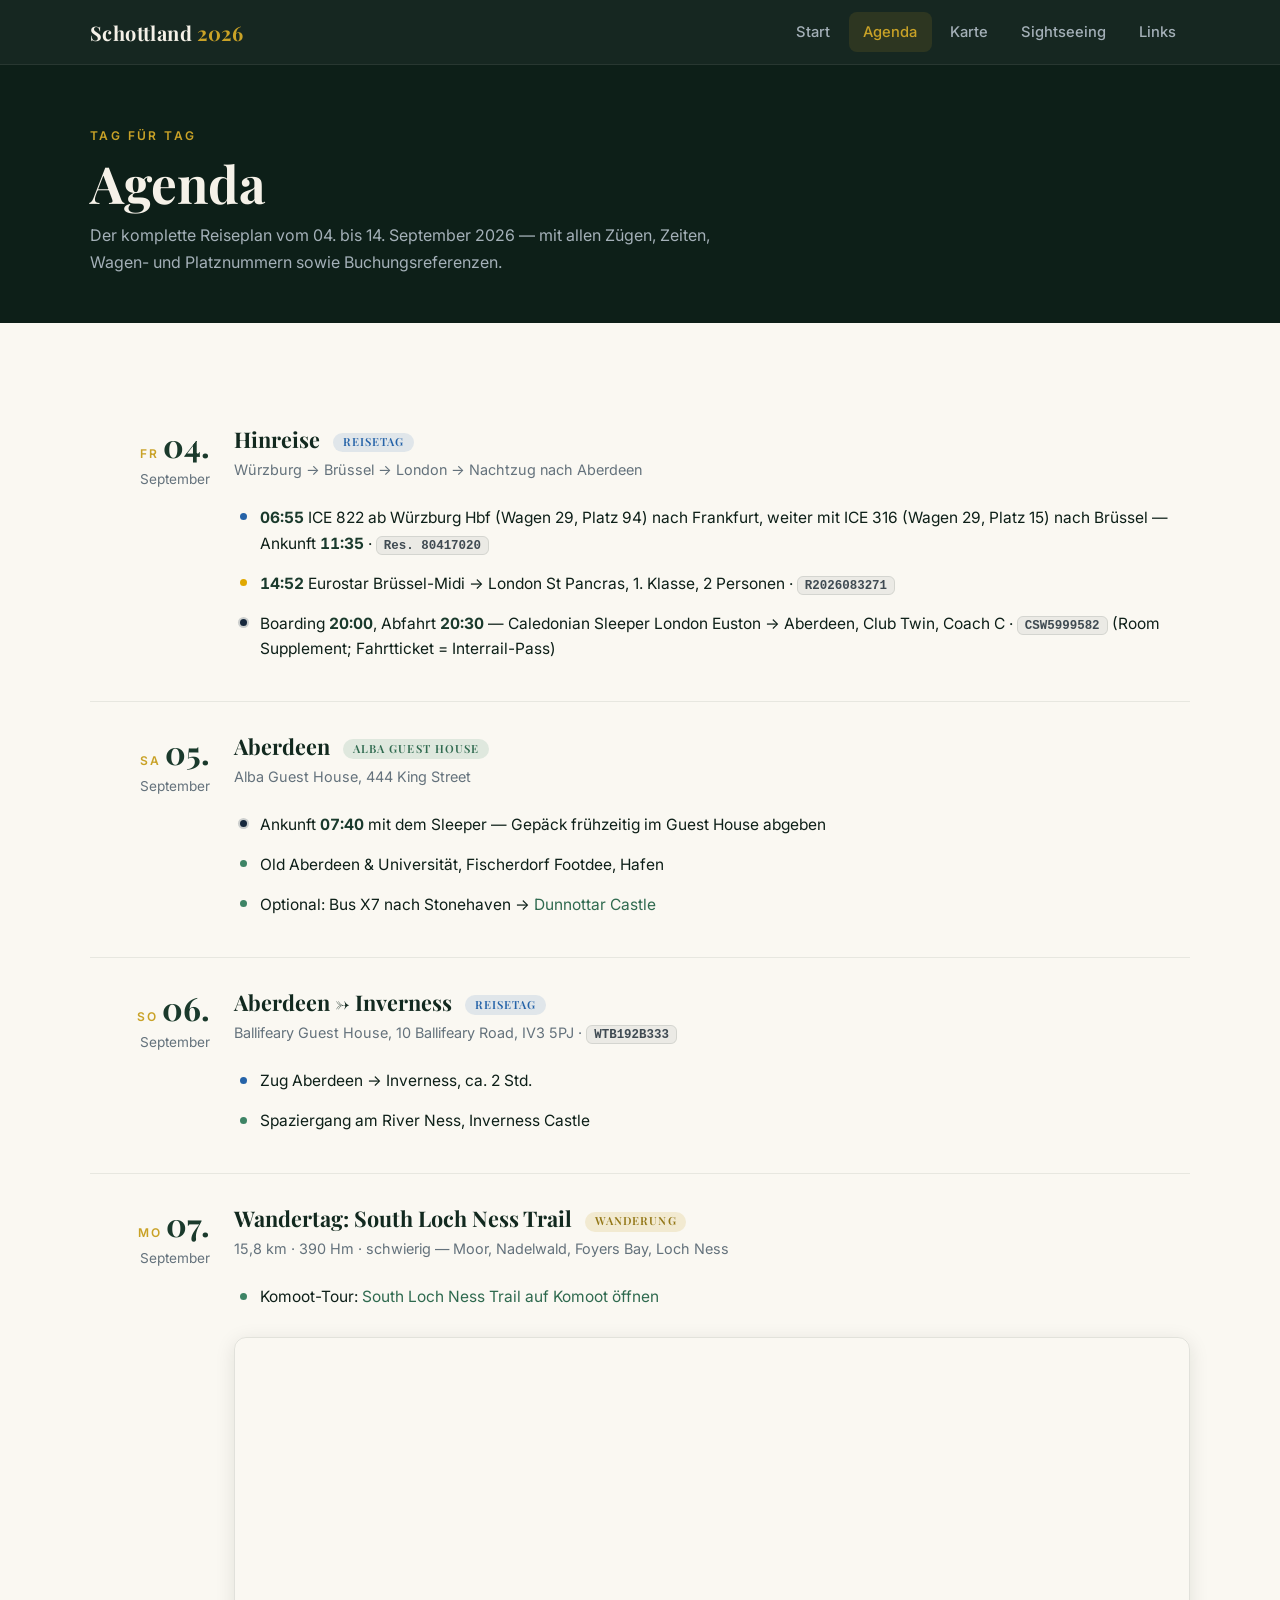
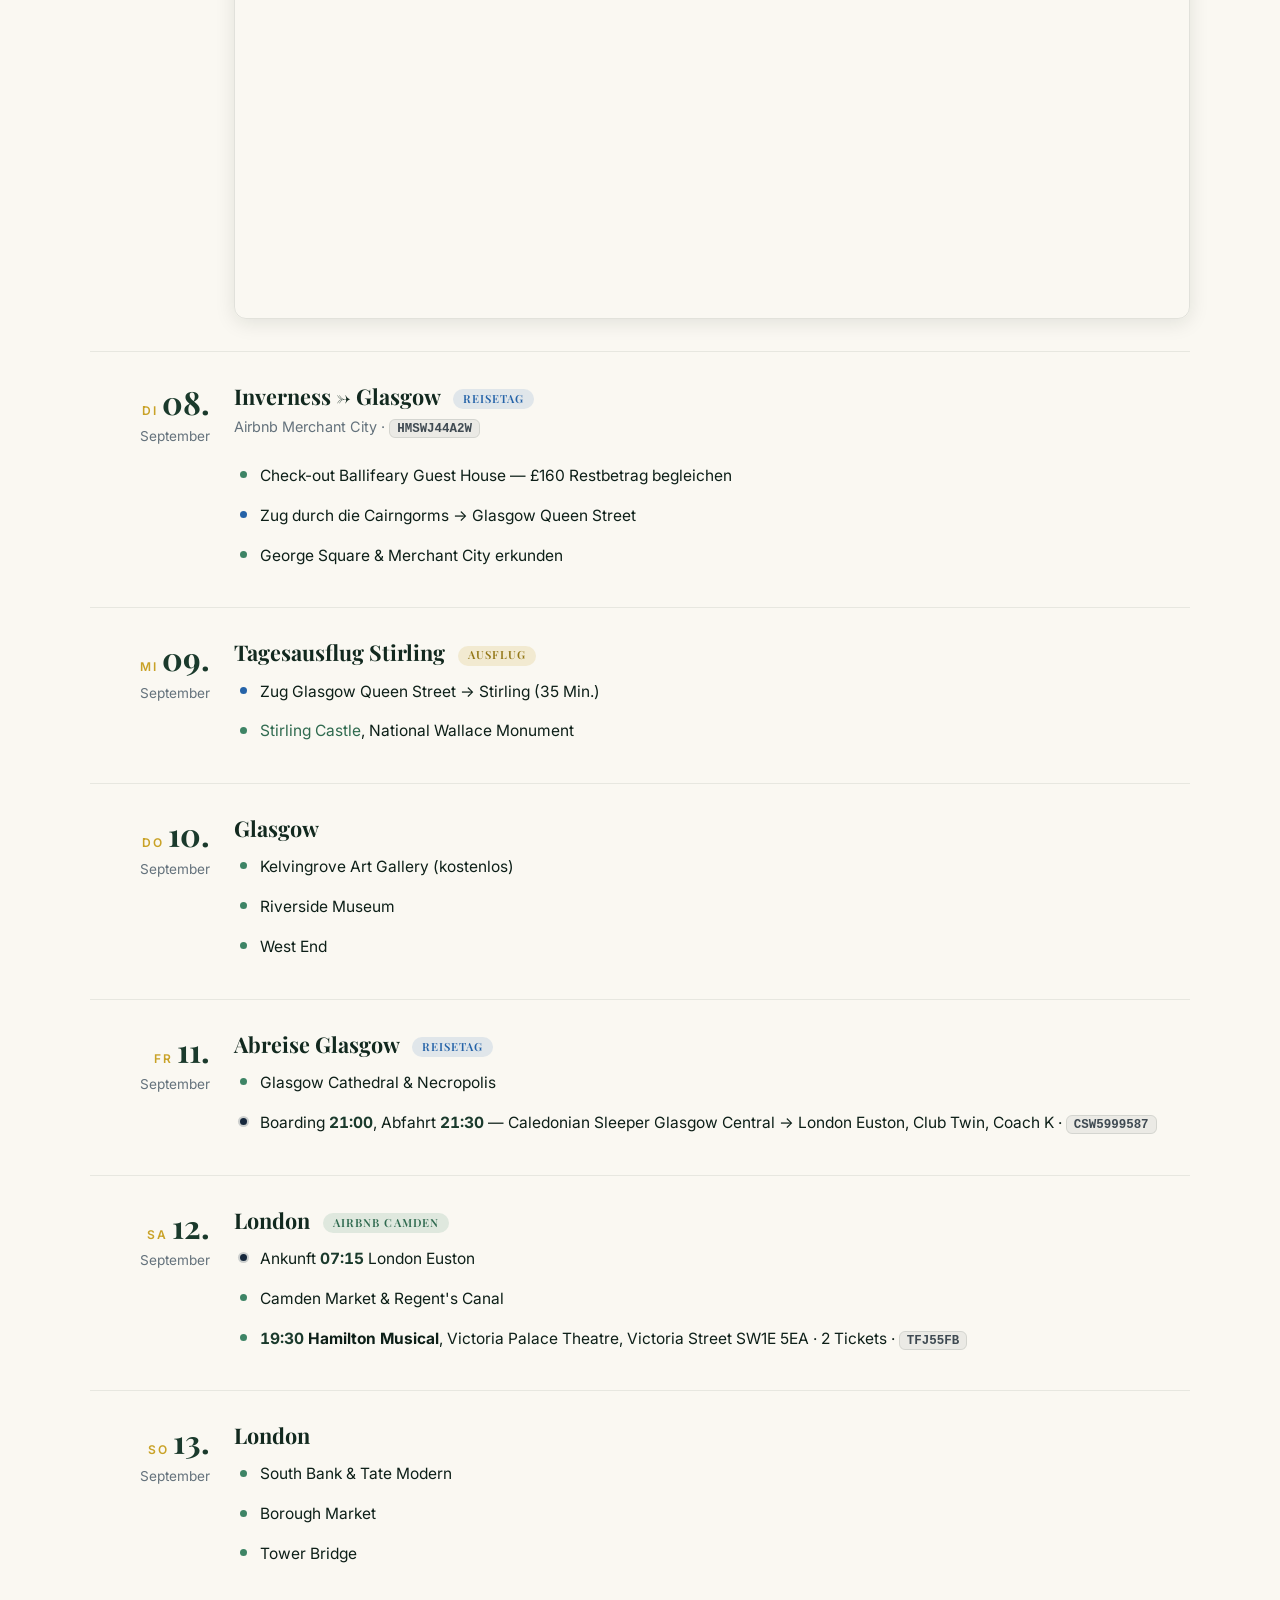
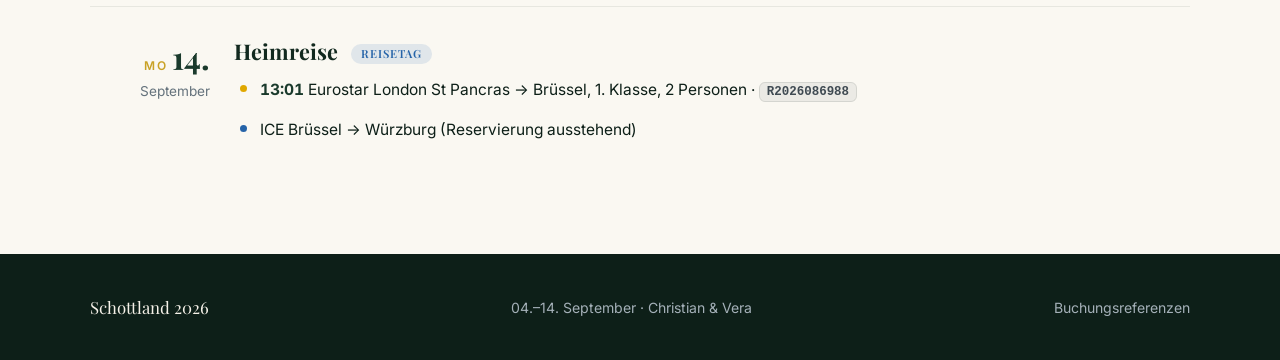
==== agenda.html @ 234dacf9 "Schottland-Reise 2026: mehrseitige Travel-Website Statische Website ohne Build-Step (Vanilla HTML/CS" ====
<!DOCTYPE html>
<html lang="de">
<head>
  <meta charset="UTF-8">
  <meta name="viewport" content="width=device-width, initial-scale=1.0">
  <title>Agenda · Schottland 2026</title>
  <meta name="description" content="Tagesweiser Reiseplan Schottland 04.–14.09.2026 mit allen Zügen, Zeiten und Buchungsreferenzen.">
  <link rel="preconnect" href="https://fonts.googleapis.com">
  <link rel="preconnect" href="https://fonts.gstatic.com" crossorigin>
  <link href="https://fonts.googleapis.com/css2?family=Playfair+Display:ital,wght@0,600;0,700;1,600&family=Inter:wght@400;500;600;700&display=swap" rel="stylesheet">
  <link rel="stylesheet" href="css/style.css">
  <link rel="icon" href="data:image/svg+xml,<svg xmlns='http://www.w3.org/2000/svg' viewBox='0 0 100 100'><text y='.9em' font-size='90'>🏴󠁧󠁢󠁳󠁣󠁴󠁿</text></svg>">
</head>
<body>

  <nav class="site-nav">
    <div class="container nav-inner">
      <a class="nav-brand" href="index.html">Schottland <span class="thistle">2026</span></a>
      <button class="nav-toggle" aria-label="Menü öffnen" aria-expanded="false">
        <span></span><span></span><span></span>
      </button>
      <ul class="nav-links">
        <li><a href="index.html">Start</a></li>
        <li><a href="agenda.html" class="active">Agenda</a></li>
        <li><a href="map.html">Karte</a></li>
        <li><a href="sightseeing.html">Sightseeing</a></li>
        <li><a href="links.html">Links</a></li>
      </ul>
    </div>
  </nav>

  <header class="page-header">
    <div class="container">
      <span class="kicker">Tag für Tag</span>
      <h1>Agenda</h1>
      <p>Der komplette Reiseplan vom 04. bis 14. September 2026 — mit allen Zügen,
         Zeiten, Wagen- und Platznummern sowie Buchungsreferenzen.</p>
    </div>
  </header>

  <main class="section">
    <div class="container timeline">

      <article class="day" id="tag1">
        <div class="day-date">
          <span class="dow">Fr</span>
          <span class="dom">04.</span>
          <span class="mon">September</span>
        </div>
        <div class="day-body">
          <h3>Hinreise <span class="day-badge badge-travel">Reisetag</span></h3>
          <p class="day-sub">Würzburg → Brüssel → London → Nachtzug nach Aberdeen</p>
          <ul class="day-items">
            <li class="transit"><span class="time">06:55</span> ICE 822 ab Würzburg Hbf (Wagen 29, Platz 94) nach Frankfurt,
                weiter mit ICE 316 (Wagen 29, Platz 15) nach Brüssel — Ankunft <span class="time">11:35</span> · <span class="ref">Res. 80417020</span></li>
            <li class="eurostar-item"><span class="time">14:52</span> Eurostar Brüssel-Midi → London St&nbsp;Pancras,
                1.&nbsp;Klasse, 2 Personen · <span class="ref">R2026083271</span></li>
            <li class="sleeper-item">Boarding <span class="time">20:00</span>, Abfahrt <span class="time">20:30</span> —
                Caledonian Sleeper London Euston → Aberdeen, Club Twin, Coach&nbsp;C · <span class="ref">CSW5999582</span>
                (Room Supplement; Fahrtticket = Interrail-Pass)</li>
          </ul>
        </div>
      </article>

      <article class="day" id="tag2">
        <div class="day-date">
          <span class="dow">Sa</span>
          <span class="dom">05.</span>
          <span class="mon">September</span>
        </div>
        <div class="day-body">
          <h3>Aberdeen <span class="day-badge badge-stay">Alba Guest House</span></h3>
          <p class="day-sub">Alba Guest House, 444 King Street</p>
          <ul class="day-items">
            <li class="sleeper-item">Ankunft <span class="time">07:40</span> mit dem Sleeper — Gepäck frühzeitig im Guest House abgeben</li>
            <li>Old Aberdeen &amp; Universität, Fischerdorf Footdee, Hafen</li>
            <li class="hike">Optional: Bus X7 nach Stonehaven → <a href="https://www.dunnottarcastle.co.uk" target="_blank" rel="noopener">Dunnottar Castle</a></li>
          </ul>
        </div>
      </article>

      <article class="day" id="tag3">
        <div class="day-date">
          <span class="dow">So</span>
          <span class="dom">06.</span>
          <span class="mon">September</span>
        </div>
        <div class="day-body">
          <h3>Aberdeen → Inverness <span class="day-badge badge-travel">Reisetag</span></h3>
          <p class="day-sub">Ballifeary Guest House, 10 Ballifeary Road, IV3&nbsp;5PJ · <span class="ref">WTB192B333</span></p>
          <ul class="day-items">
            <li class="transit">Zug Aberdeen → Inverness, ca. 2 Std.</li>
            <li>Spaziergang am River Ness, Inverness Castle</li>
          </ul>
        </div>
      </article>

      <article class="day" id="tag4">
        <div class="day-date">
          <span class="dow">Mo</span>
          <span class="dom">07.</span>
          <span class="mon">September</span>
        </div>
        <div class="day-body">
          <h3>Wandertag: South Loch Ness Trail <span class="day-badge badge-hike">Wanderung</span></h3>
          <p class="day-sub">15,8&nbsp;km · 390&nbsp;Hm · schwierig — Moor, Nadelwald, Foyers Bay, Loch&nbsp;Ness</p>
          <ul class="day-items">
            <li class="hike">Komoot-Tour: <a href="https://www.komoot.com/tour/3091298275?share_token=afX9f9H9KsuinnRdtXRdiW5yBOV7ynvk35whkNdhzB718P6arz" target="_blank" rel="noopener">South Loch Ness Trail auf Komoot öffnen</a></li>
          </ul>
          <div class="komoot-embed">
            <iframe src="https://www.komoot.com/tour/3091298275/embed?share_token=afX9f9H9KsuinnRdtXRdiW5yBOV7ynvk35whkNdhzB718P6arz&hl=de&layout=classic&profile=1"
                    title="Komoot: South Loch Ness Trail" loading="lazy" allowfullscreen></iframe>
          </div>
        </div>
      </article>

      <article class="day" id="tag5">
        <div class="day-date">
          <span class="dow">Di</span>
          <span class="dom">08.</span>
          <span class="mon">September</span>
        </div>
        <div class="day-body">
          <h3>Inverness → Glasgow <span class="day-badge badge-travel">Reisetag</span></h3>
          <p class="day-sub">Airbnb Merchant City · <span class="ref">HMSWJ44A2W</span></p>
          <ul class="day-items">
            <li>Check-out Ballifeary Guest House — £160 Restbetrag begleichen</li>
            <li class="transit">Zug durch die Cairngorms → Glasgow Queen Street</li>
            <li>George Square &amp; Merchant City erkunden</li>
          </ul>
        </div>
      </article>

      <article class="day" id="tag6">
        <div class="day-date">
          <span class="dow">Mi</span>
          <span class="dom">09.</span>
          <span class="mon">September</span>
        </div>
        <div class="day-body">
          <h3>Tagesausflug Stirling <span class="day-badge badge-hike">Ausflug</span></h3>
          <ul class="day-items">
            <li class="transit">Zug Glasgow Queen Street → Stirling (35&nbsp;Min.)</li>
            <li><a href="https://www.stirlingcastle.scot" target="_blank" rel="noopener">Stirling Castle</a>, National Wallace Monument</li>
          </ul>
        </div>
      </article>

      <article class="day" id="tag7">
        <div class="day-date">
          <span class="dow">Do</span>
          <span class="dom">10.</span>
          <span class="mon">September</span>
        </div>
        <div class="day-body">
          <h3>Glasgow</h3>
          <ul class="day-items">
            <li>Kelvingrove Art Gallery (kostenlos)</li>
            <li>Riverside Museum</li>
            <li>West End</li>
          </ul>
        </div>
      </article>

      <article class="day" id="tag8">
        <div class="day-date">
          <span class="dow">Fr</span>
          <span class="dom">11.</span>
          <span class="mon">September</span>
        </div>
        <div class="day-body">
          <h3>Abreise Glasgow <span class="day-badge badge-travel">Reisetag</span></h3>
          <ul class="day-items">
            <li>Glasgow Cathedral &amp; Necropolis</li>
            <li class="sleeper-item">Boarding <span class="time">21:00</span>, Abfahrt <span class="time">21:30</span> —
                Caledonian Sleeper Glasgow Central → London Euston, Club Twin, Coach&nbsp;K · <span class="ref">CSW5999587</span></li>
          </ul>
        </div>
      </article>

      <article class="day" id="tag9">
        <div class="day-date">
          <span class="dow">Sa</span>
          <span class="dom">12.</span>
          <span class="mon">September</span>
        </div>
        <div class="day-body">
          <h3>London <span class="day-badge badge-stay">Airbnb Camden</span></h3>
          <ul class="day-items">
            <li class="sleeper-item">Ankunft <span class="time">07:15</span> London Euston</li>
            <li>Camden Market &amp; Regent's Canal</li>
            <li><span class="time">19:30</span> <strong>Hamilton Musical</strong>, Victoria Palace Theatre,
                Victoria Street SW1E&nbsp;5EA · 2 Tickets · <span class="ref">TFJ55FB</span></li>
          </ul>
        </div>
      </article>

      <article class="day" id="tag10">
        <div class="day-date">
          <span class="dow">So</span>
          <span class="dom">13.</span>
          <span class="mon">September</span>
        </div>
        <div class="day-body">
          <h3>London</h3>
          <ul class="day-items">
            <li>South Bank &amp; Tate Modern</li>
            <li>Borough Market</li>
            <li>Tower Bridge</li>
          </ul>
        </div>
      </article>

      <article class="day" id="tag11">
        <div class="day-date">
          <span class="dow">Mo</span>
          <span class="dom">14.</span>
          <span class="mon">September</span>
        </div>
        <div class="day-body">
          <h3>Heimreise <span class="day-badge badge-travel">Reisetag</span></h3>
          <ul class="day-items">
            <li class="eurostar-item"><span class="time">13:01</span> Eurostar London St&nbsp;Pancras → Brüssel,
                1.&nbsp;Klasse, 2 Personen · <span class="ref">R2026086988</span></li>
            <li class="transit">ICE Brüssel → Würzburg (Reservierung ausstehend)</li>
          </ul>
        </div>
      </article>

    </div>
  </main>

  <footer class="site-footer">
    <div class="container footer-inner">
      <span class="footer-brand">Schottland 2026</span>
      <span>04.–14. September · Christian &amp; Vera</span>
      <a href="links.html">Buchungsreferenzen</a>
    </div>
  </footer>

  <script src="js/main.js"></script>
</body>
</html>
---- css/style.css ----
/* ===================================================================
   Schottland 2026 — Travel Site
   Palette: Dunkelgrün / Slate / Cream / Heather-Gold
   =================================================================== */

:root {
  --green-950: #0d1f18;
  --green-900: #12291f;
  --green-800: #1a3a2c;
  --green-700: #24503c;
  --green-600: #2f6a4f;
  --green-500: #3d8465;
  --slate-700: #3f4a52;
  --slate-500: #64727c;
  --slate-300: #a4b0b8;
  --cream: #f5f1e8;
  --cream-dim: #e8e2d4;
  --paper: #faf8f2;
  --gold: #c9a227;
  --gold-soft: #d9b44a;
  --heather: #8f7bb8;
  --rail-blue: #2563a8;
  --sleeper: #16283c;
  --eurostar: #e0a800;
  --excursion: #3d8465;

  --font-display: "Playfair Display", Georgia, serif;
  --font-body: "Inter", -apple-system, BlinkMacSystemFont, "Segoe UI", sans-serif;

  --nav-h: 64px;
  --radius: 12px;
  --shadow: 0 4px 20px rgba(13, 31, 24, 0.10);
  --shadow-lg: 0 12px 40px rgba(13, 31, 24, 0.18);
}

* { margin: 0; padding: 0; box-sizing: border-box; }

html { scroll-behavior: smooth; }

body {
  font-family: var(--font-body);
  font-size: 16px;
  line-height: 1.65;
  color: var(--green-950);
  background: var(--paper);
  -webkit-font-smoothing: antialiased;
}

h1, h2, h3, .display {
  font-family: var(--font-display);
  font-weight: 700;
  line-height: 1.15;
  color: var(--green-900);
}

a { color: var(--green-600); text-decoration: none; }
a:hover { text-decoration: underline; }

img { max-width: 100%; display: block; }

.container {
  width: min(1100px, 100% - 2.5rem);
  margin-inline: auto;
}

/* ============ Navigation ============ */

.site-nav {
  position: sticky;
  top: 0;
  z-index: 1000;
  background: rgba(13, 31, 24, 0.96);
  backdrop-filter: blur(8px);
  border-bottom: 1px solid rgba(245, 241, 232, 0.08);
}

.nav-inner {
  display: flex;
  align-items: center;
  justify-content: space-between;
  height: var(--nav-h);
}

.nav-brand {
  font-family: var(--font-display);
  font-size: 1.25rem;
  font-weight: 700;
  color: var(--cream);
  letter-spacing: 0.02em;
}
.nav-brand:hover { text-decoration: none; color: var(--gold); }
.nav-brand .thistle { color: var(--gold); }

.nav-toggle {
  display: none;
  background: none;
  border: none;
  cursor: pointer;
  padding: 0.5rem;
}
.nav-toggle span {
  display: block;
  width: 24px;
  height: 2px;
  background: var(--cream);
  margin: 5px 0;
  transition: transform 0.25s, opacity 0.25s;
}
.nav-toggle[aria-expanded="true"] span:nth-child(1) { transform: translateY(7px) rotate(45deg); }
.nav-toggle[aria-expanded="true"] span:nth-child(2) { opacity: 0; }
.nav-toggle[aria-expanded="true"] span:nth-child(3) { transform: translateY(-7px) rotate(-45deg); }

.nav-links {
  display: flex;
  gap: 0.25rem;
  list-style: none;
}
.nav-links a {
  display: block;
  padding: 0.5rem 0.9rem;
  color: var(--slate-300);
  font-size: 0.92rem;
  font-weight: 500;
  border-radius: 8px;
  transition: color 0.2s, background 0.2s;
}
.nav-links a:hover {
  color: var(--cream);
  background: rgba(245, 241, 232, 0.07);
  text-decoration: none;
}
.nav-links a.active {
  color: var(--gold);
  background: rgba(201, 162, 39, 0.12);
}

@media (max-width: 720px) {
  .nav-toggle { display: block; }
  .nav-links {
    display: none;
    position: absolute;
    top: var(--nav-h);
    left: 0;
    right: 0;
    flex-direction: column;
    background: var(--green-950);
    padding: 0.75rem 1.25rem 1.25rem;
    border-bottom: 1px solid rgba(245, 241, 232, 0.08);
    box-shadow: var(--shadow-lg);
  }
  .nav-links.open { display: flex; }
  .nav-links a { padding: 0.8rem 1rem; font-size: 1rem; }
}

/* ============ Hero (Startseite) ============ */

.hero {
  position: relative;
  min-height: calc(88vh - var(--nav-h));
  display: flex;
  align-items: center;
  color: var(--cream);
  background:
    linear-gradient(160deg, rgba(13, 31, 24, 0.88) 0%, rgba(26, 58, 44, 0.72) 55%, rgba(13, 31, 24, 0.92) 100%),
    radial-gradient(ellipse at 70% 20%, rgba(143, 123, 184, 0.35), transparent 55%),
    radial-gradient(ellipse at 20% 85%, rgba(201, 162, 39, 0.18), transparent 50%),
    var(--green-900);
  overflow: hidden;
  padding: 4rem 0;
}

.hero::after {
  /* stilisierte Highland-Silhouette */
  content: "";
  position: absolute;
  inset-inline: 0;
  bottom: -2px;
  height: 180px;
  background: var(--green-950);
  clip-path: polygon(0 78%, 8% 62%, 16% 74%, 26% 48%, 36% 68%, 47% 40%, 58% 66%, 68% 50%, 78% 70%, 88% 55%, 100% 72%, 100% 100%, 0 100%);
  opacity: 0.85;
  pointer-events: none;
}

.hero-inner { position: relative; z-index: 1; }

.hero .kicker {
  display: inline-block;
  font-size: 0.8rem;
  font-weight: 600;
  letter-spacing: 0.22em;
  text-transform: uppercase;
  color: var(--gold);
  margin-bottom: 1rem;
}

.hero h1 {
  font-size: clamp(2.6rem, 7vw, 4.8rem);
  color: var(--cream);
  margin-bottom: 1.25rem;
}
.hero h1 em { color: var(--gold); font-style: italic; }

.hero .sub {
  font-size: clamp(1rem, 2.2vw, 1.25rem);
  color: var(--cream-dim);
  max-width: 34rem;
  margin-bottom: 2.25rem;
}

.hero-cta { display: flex; flex-wrap: wrap; gap: 0.85rem; }

.btn {
  display: inline-block;
  padding: 0.8rem 1.6rem;
  border-radius: 999px;
  font-weight: 600;
  font-size: 0.95rem;
  transition: transform 0.15s, box-shadow 0.15s, background 0.2s;
}
.btn:hover { text-decoration: none; transform: translateY(-2px); }
.btn-gold { background: var(--gold); color: var(--green-950); }
.btn-gold:hover { box-shadow: 0 8px 24px rgba(201, 162, 39, 0.35); }
.btn-ghost {
  color: var(--cream);
  border: 1px solid rgba(245, 241, 232, 0.35);
}
.btn-ghost:hover { background: rgba(245, 241, 232, 0.1); }

/* ============ Countdown ============ */

.countdown {
  display: flex;
  flex-wrap: wrap;
  gap: 0.75rem;
  margin-top: 3rem;
}
.countdown .unit {
  min-width: 84px;
  padding: 0.9rem 1rem;
  text-align: center;
  background: rgba(245, 241, 232, 0.07);
  border: 1px solid rgba(245, 241, 232, 0.12);
  border-radius: var(--radius);
  backdrop-filter: blur(4px);
}
.countdown .num {
  font-family: var(--font-display);
  font-size: 2rem;
  font-weight: 700;
  color: var(--cream);
  font-variant-numeric: tabular-nums;
}
.countdown .lbl {
  font-size: 0.7rem;
  text-transform: uppercase;
  letter-spacing: 0.14em;
  color: var(--slate-300);
}

/* ============ Sections ============ */

.section { padding: 4.5rem 0; }
.section.tight { padding: 3rem 0; }
.section-dark { background: var(--green-950); color: var(--cream-dim); }
.section-dark h2 { color: var(--cream); }
.section-cream { background: var(--cream); }

.section-head { margin-bottom: 2.5rem; max-width: 44rem; }
.section-head .kicker {
  font-size: 0.75rem;
  font-weight: 600;
  letter-spacing: 0.2em;
  text-transform: uppercase;
  color: var(--gold);
}
.section-head h2 { font-size: clamp(1.8rem, 4vw, 2.6rem); margin: 0.4rem 0 0.75rem; }
.section-head p { color: var(--slate-500); }
.section-dark .section-head p { color: var(--slate-300); }

.page-header {
  background: var(--green-950);
  color: var(--cream);
  padding: 3.5rem 0 3rem;
}
.page-header .kicker {
  font-size: 0.75rem;
  font-weight: 600;
  letter-spacing: 0.2em;
  text-transform: uppercase;
  color: var(--gold);
}
.page-header h1 {
  color: var(--cream);
  font-size: clamp(2rem, 5vw, 3.2rem);
  margin: 0.4rem 0 0.6rem;
}
.page-header p { color: var(--slate-300); max-width: 40rem; }

/* ============ Cards / Grid ============ */

.grid {
  display: grid;
  gap: 1.5rem;
  grid-template-columns: repeat(auto-fit, minmax(min(240px, 100%), 1fr));
}

.card {
  background: #fff;
  border: 1px solid rgba(13, 31, 24, 0.08);
  border-radius: var(--radius);
  padding: 1.6rem;
  box-shadow: var(--shadow);
  transition: transform 0.2s, box-shadow 0.2s;
}
.card:hover { transform: translateY(-3px); box-shadow: var(--shadow-lg); }
.card h3 { font-size: 1.25rem; margin-bottom: 0.5rem; }
.card p { color: var(--slate-500); font-size: 0.95rem; }
.card .tag {
  display: inline-block;
  font-size: 0.7rem;
  font-weight: 600;
  letter-spacing: 0.12em;
  text-transform: uppercase;
  color: var(--green-600);
  background: rgba(61, 132, 101, 0.12);
  padding: 0.25rem 0.65rem;
  border-radius: 999px;
  margin-bottom: 0.8rem;
}
.card .card-link {
  display: inline-block;
  margin-top: 0.9rem;
  font-weight: 600;
  font-size: 0.9rem;
}

/* Overview strip (Startseite) */
.route-strip {
  display: flex;
  flex-wrap: wrap;
  align-items: center;
  gap: 0.5rem 0.75rem;
  font-family: var(--font-display);
  font-size: clamp(1.05rem, 2.4vw, 1.45rem);
  color: var(--cream);
}
.route-strip .arrow { color: var(--gold); font-family: var(--font-body); font-size: 0.9em; }

.stat-row {
  display: grid;
  grid-template-columns: repeat(auto-fit, minmax(140px, 1fr));
  gap: 1rem;
  margin-top: 2.5rem;
}
.stat {
  padding: 1.2rem;
  border: 1px solid rgba(245, 241, 232, 0.12);
  border-radius: var(--radius);
  background: rgba(245, 241, 232, 0.05);
}
.stat .num {
  font-family: var(--font-display);
  font-size: 1.9rem;
  color: var(--gold);
}
.stat .lbl { font-size: 0.8rem; color: var(--slate-300); }

/* ============ Agenda / Timeline ============ */

.timeline { position: relative; padding-left: 0; }

.day {
  position: relative;
  display: grid;
  grid-template-columns: 120px 1fr;
  gap: 1.5rem;
  padding: 2rem 0;
  border-bottom: 1px solid rgba(13, 31, 24, 0.08);
}
.day:last-child { border-bottom: none; }

.day-date { text-align: right; }
.day-date .dow {
  font-size: 0.75rem;
  font-weight: 600;
  letter-spacing: 0.15em;
  text-transform: uppercase;
  color: var(--gold);
}
.day-date .dom {
  font-family: var(--font-display);
  font-size: 2rem;
  font-weight: 700;
  color: var(--green-800);
  line-height: 1.1;
}
.day-date .mon { font-size: 0.85rem; color: var(--slate-500); }

.day-body h3 { font-size: 1.35rem; margin-bottom: 0.35rem; }
.day-body .day-sub {
  font-size: 0.9rem;
  color: var(--slate-500);
  margin-bottom: 1rem;
}
.day-body .day-sub .ref { white-space: nowrap; }

.day-items { list-style: none; }
.day-items li {
  position: relative;
  padding: 0.45rem 0 0.45rem 1.6rem;
  font-size: 0.97rem;
}
.day-items li::before {
  content: "";
  position: absolute;
  left: 0.35rem;
  top: 0.98rem;
  width: 7px;
  height: 7px;
  border-radius: 50%;
  background: var(--green-500);
}
.day-items li.transit::before { background: var(--rail-blue); }
.day-items li.sleeper-item::before { background: var(--sleeper); box-shadow: 0 0 0 2px rgba(22,40,60,0.2); }
.day-items li.eurostar-item::before { background: var(--eurostar); }
.day-items li.hike::before { background: var(--excursion); }

.day-items .time {
  font-weight: 700;
  font-variant-numeric: tabular-nums;
  color: var(--green-800);
}
.ref {
  font-size: 0.78rem;
  font-weight: 600;
  font-family: ui-monospace, "SF Mono", Menlo, Consolas, monospace;
  background: rgba(13, 31, 24, 0.06);
  border: 1px solid rgba(13, 31, 24, 0.1);
  color: var(--slate-700);
  padding: 0.1rem 0.45rem;
  border-radius: 6px;
  white-space: nowrap;
}

.day-badge {
  display: inline-block;
  font-size: 0.7rem;
  font-weight: 600;
  letter-spacing: 0.1em;
  text-transform: uppercase;
  padding: 0.22rem 0.6rem;
  border-radius: 999px;
  margin-left: 0.5rem;
  vertical-align: middle;
}
.badge-travel { background: rgba(37, 99, 168, 0.12); color: var(--rail-blue); }
.badge-stay { background: rgba(61, 132, 101, 0.14); color: var(--green-600); }
.badge-hike { background: rgba(201, 162, 39, 0.16); color: #937717; }

.komoot-embed {
  margin-top: 1.25rem;
  border-radius: var(--radius);
  overflow: hidden;
  border: 1px solid rgba(13, 31, 24, 0.1);
  box-shadow: var(--shadow);
}
.komoot-embed iframe { display: block; width: 100%; height: 580px; border: 0; }

@media (max-width: 640px) {
  .day { grid-template-columns: 1fr; gap: 0.5rem; }
  .day-date { display: flex; align-items: baseline; gap: 0.5rem; text-align: left; }
  .day-date .dom { font-size: 1.5rem; }
  .komoot-embed iframe { height: 480px; }
}

/* ============ Map ============ */

.map-wrap { position: relative; }
#map {
  height: min(72vh, 680px);
  min-height: 420px;
  border-radius: var(--radius);
  border: 1px solid rgba(13, 31, 24, 0.12);
  box-shadow: var(--shadow-lg);
  z-index: 1;
}

.map-fallback {
  display: flex;
  flex-direction: column;
  justify-content: center;
  align-items: center;
  gap: 0.4rem;
  height: 100%;
  padding: 2rem;
  text-align: center;
  color: var(--slate-500);
  background: var(--cream);
  border-radius: var(--radius);
}

.map-legend {
  display: flex;
  flex-wrap: wrap;
  gap: 0.75rem 1.5rem;
  margin: 1.25rem 0 0;
  font-size: 0.88rem;
  color: var(--slate-700);
}
.map-legend .item { display: flex; align-items: center; gap: 0.5rem; }
.legend-line {
  display: inline-block;
  width: 34px;
  height: 0;
  border-top: 4px solid;
  border-radius: 2px;
}
.legend-line.train { border-color: var(--rail-blue); }
.legend-line.sleeper { border-color: var(--sleeper); }
.legend-line.eurostar { border-color: var(--eurostar); }
.legend-line.excursion { border-top-style: dashed; border-color: var(--excursion); }

.leaflet-popup-content-wrapper {
  border-radius: 10px;
  font-family: var(--font-body);
}
.leaflet-popup-content { margin: 14px 18px; line-height: 1.5; }
.popup-title {
  font-family: var(--font-display);
  font-weight: 700;
  font-size: 1.05rem;
  color: var(--green-900);
  margin-bottom: 0.2rem;
}
.popup-desc { font-size: 0.85rem; color: var(--slate-700); }
.popup-link { display: inline-block; margin-top: 0.4rem; font-size: 0.85rem; font-weight: 600; }

/* ============ Links-Seite ============ */

.link-group { margin-bottom: 2.75rem; }
.link-group h2 {
  font-size: 1.5rem;
  padding-bottom: 0.6rem;
  margin-bottom: 1.2rem;
  border-bottom: 2px solid var(--gold);
  display: inline-block;
}

.booking-list { list-style: none; display: grid; gap: 0.75rem; }
.booking {
  display: flex;
  flex-wrap: wrap;
  align-items: center;
  gap: 0.5rem 1rem;
  background: #fff;
  border: 1px solid rgba(13, 31, 24, 0.08);
  border-radius: var(--radius);
  padding: 1rem 1.25rem;
  box-shadow: var(--shadow);
}
.booking .what { font-weight: 600; color: var(--green-900); flex: 1 1 240px; }
.booking .what small { display: block; font-weight: 400; color: var(--slate-500); font-size: 0.85rem; }
.booking .ext { font-size: 0.88rem; font-weight: 600; white-space: nowrap; }

/* ============ Footer ============ */

.site-footer {
  background: var(--green-950);
  color: var(--slate-300);
  padding: 2.5rem 0;
  font-size: 0.88rem;
}
.footer-inner {
  display: flex;
  flex-wrap: wrap;
  gap: 1rem;
  justify-content: space-between;
  align-items: center;
}
.site-footer a { color: var(--slate-300); }
.site-footer a:hover { color: var(--gold); }
.footer-brand { font-family: var(--font-display); font-size: 1.05rem; color: var(--cream); }
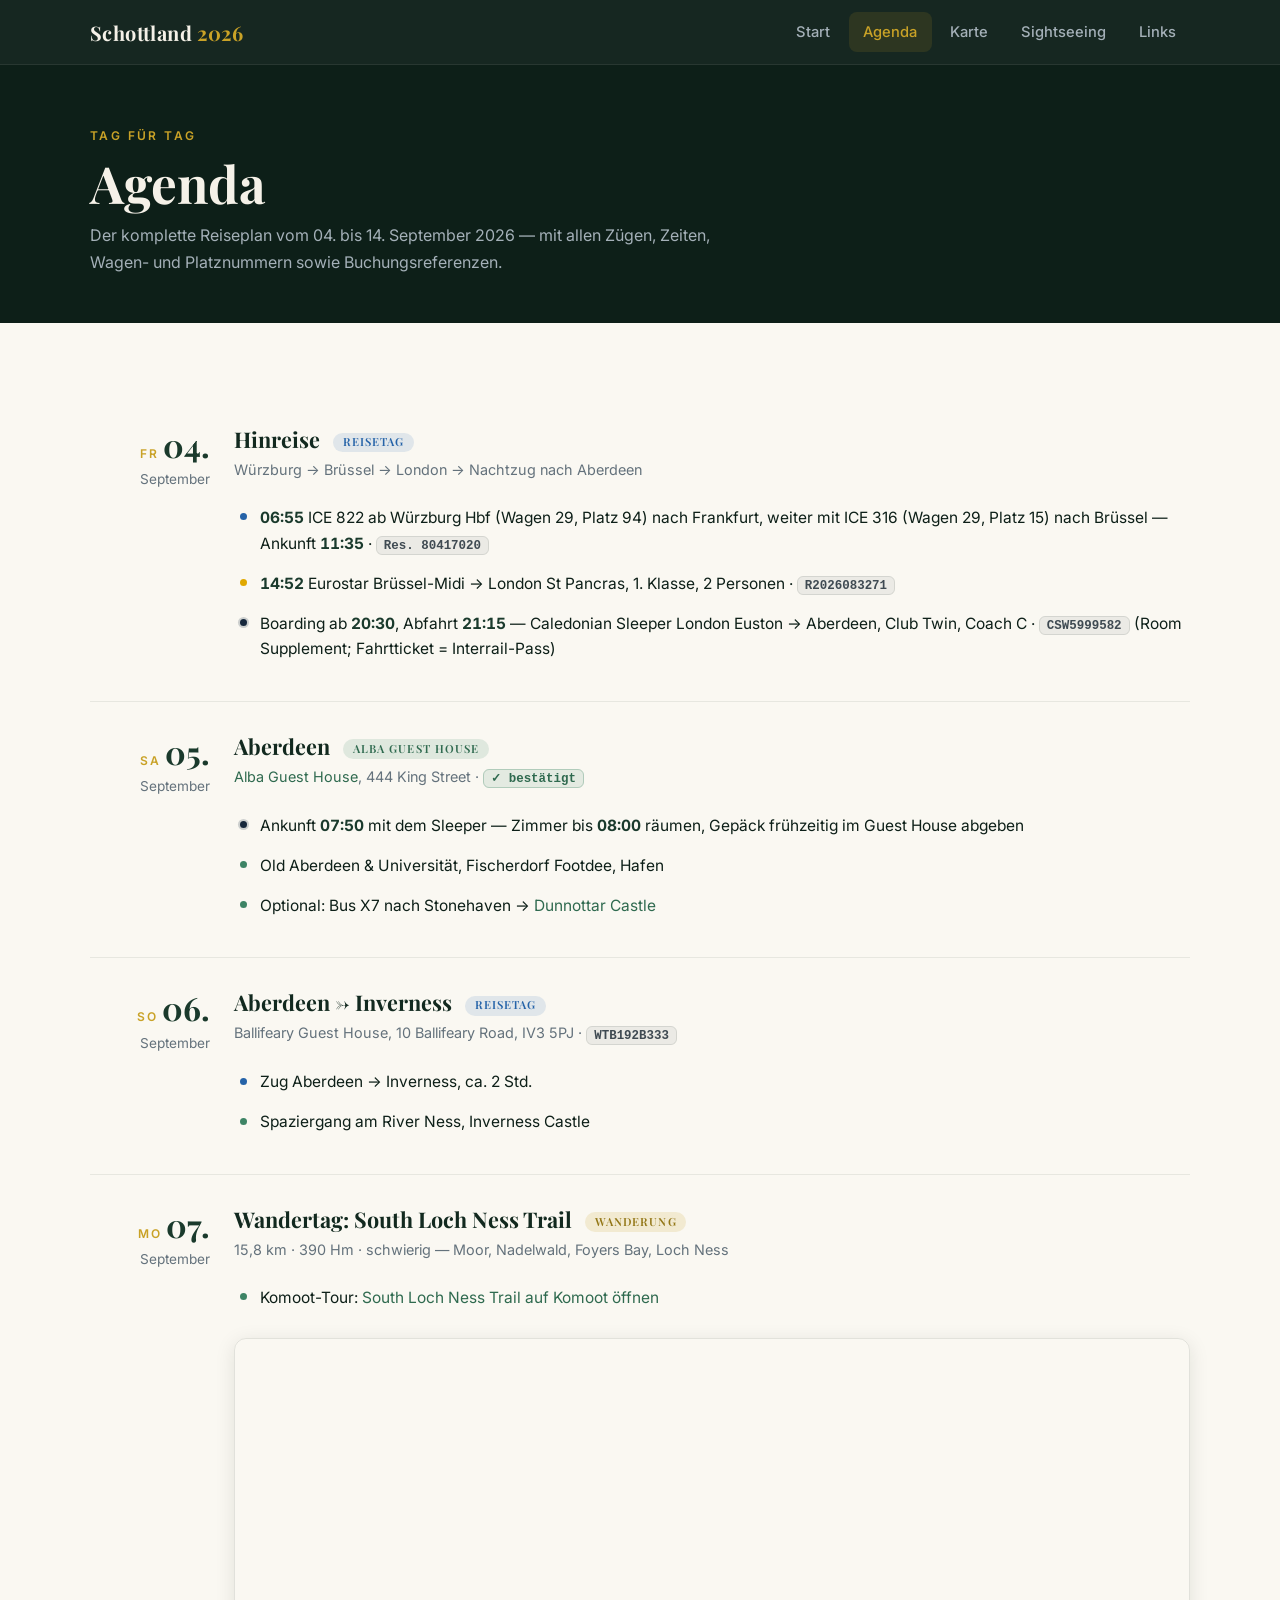
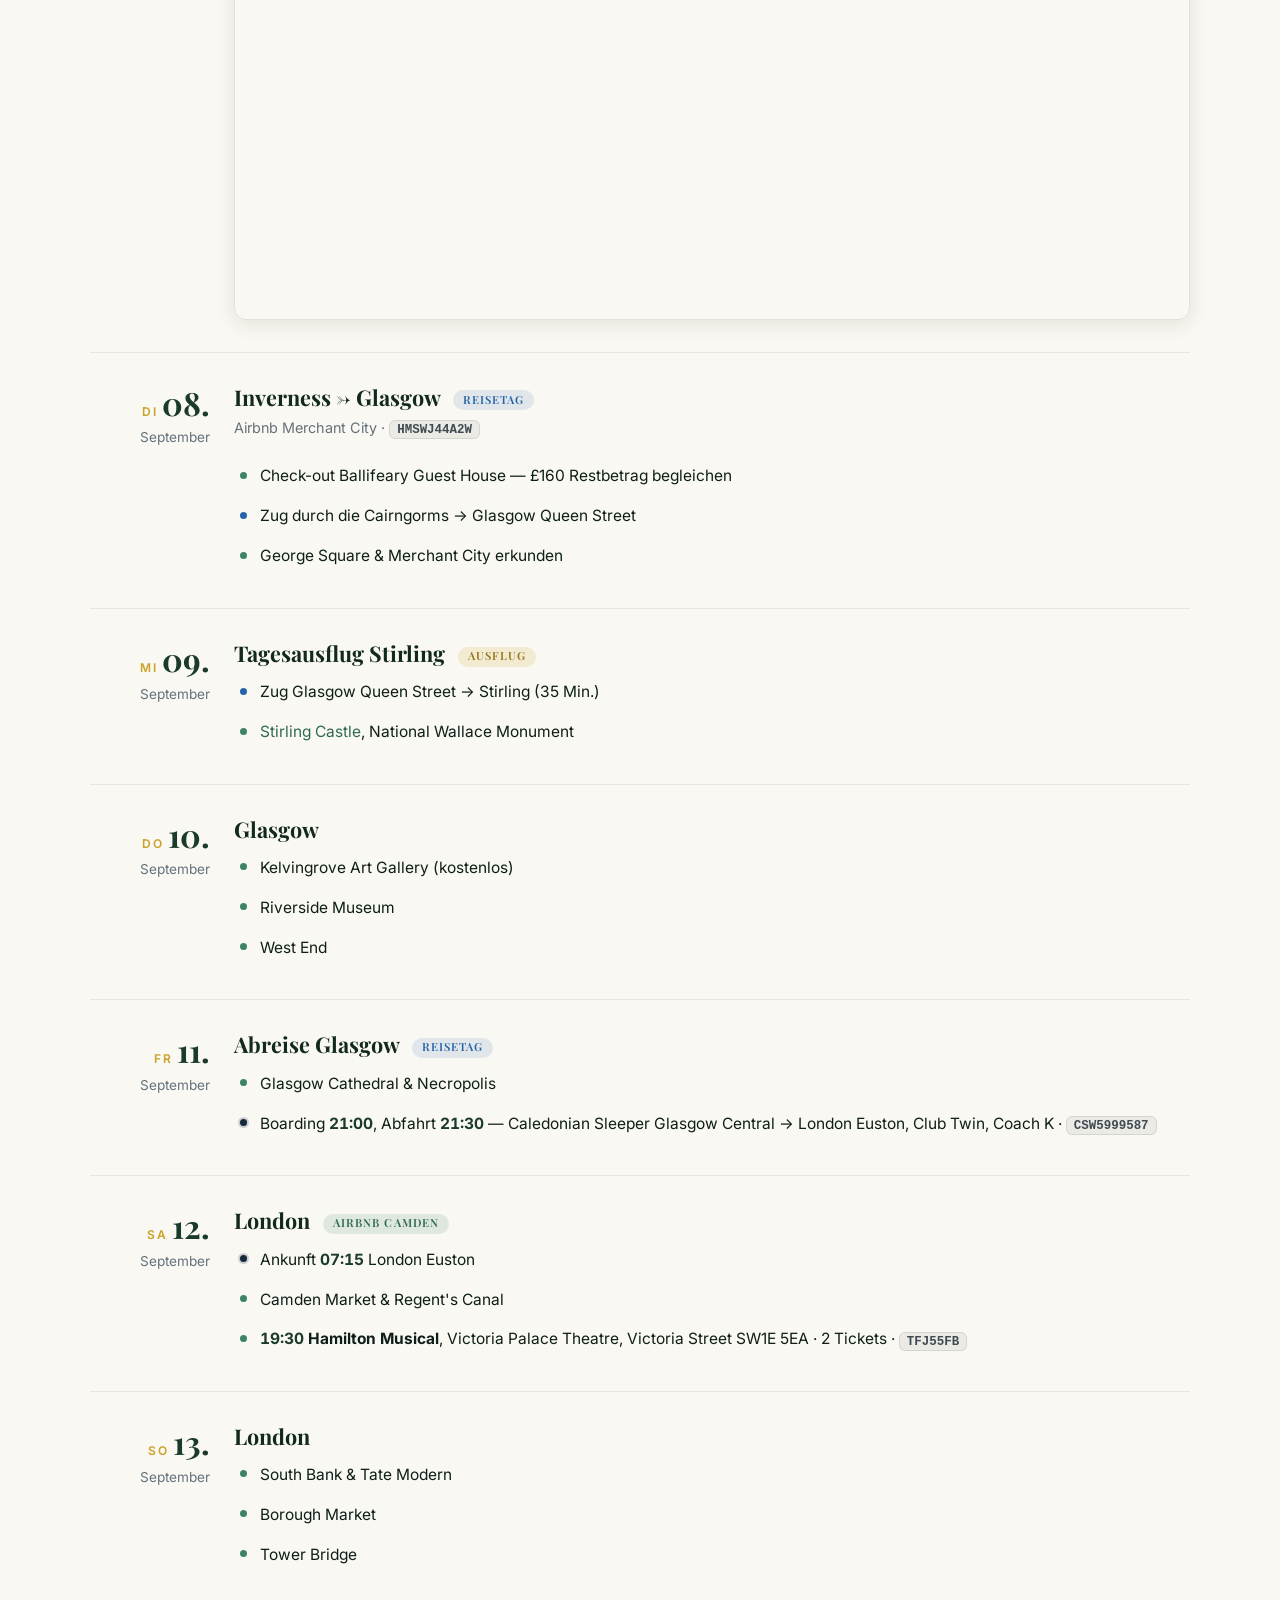
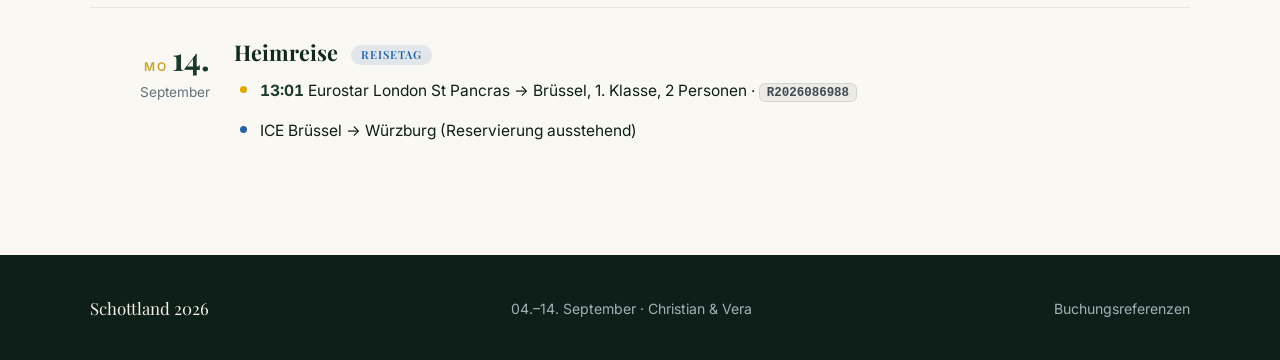
==== commit d2484805: "Sleeper-Zeiten, bestaetigtes B&B und praezisere Streckenverlaeufe Caledonian Sleeper London -> Aberd" ====
--- a/agenda.html
+++ b/agenda.html
@@ -55,7 +55,7 @@
                 weiter mit ICE 316 (Wagen 29, Platz 15) nach Brüssel — Ankunft <span class="time">11:35</span> · <span class="ref">Res. 80417020</span></li>
             <li class="eurostar-item"><span class="time">14:52</span> Eurostar Brüssel-Midi → London St&nbsp;Pancras,
                 1.&nbsp;Klasse, 2 Personen · <span class="ref">R2026083271</span></li>
-            <li class="sleeper-item">Boarding <span class="time">20:00</span>, Abfahrt <span class="time">20:30</span> —
+            <li class="sleeper-item">Boarding ab <span class="time">20:30</span>, Abfahrt <span class="time">21:15</span> —
                 Caledonian Sleeper London Euston → Aberdeen, Club Twin, Coach&nbsp;C · <span class="ref">CSW5999582</span>
                 (Room Supplement; Fahrtticket = Interrail-Pass)</li>
           </ul>
@@ -70,9 +70,11 @@
         </div>
         <div class="day-body">
           <h3>Aberdeen <span class="day-badge badge-stay">Alba Guest House</span></h3>
-          <p class="day-sub">Alba Guest House, 444 King Street</p>
-          <ul class="day-items">
-            <li class="sleeper-item">Ankunft <span class="time">07:40</span> mit dem Sleeper — Gepäck frühzeitig im Guest House abgeben</li>
+          <p class="day-sub"><a href="https://www.albaguesthouse.co.uk/" target="_blank" rel="noopener">Alba Guest House</a>,
+             444 King Street · <span class="ref ref-ok">bestätigt</span></p>
+          <ul class="day-items">
+            <li class="sleeper-item">Ankunft <span class="time">07:50</span> mit dem Sleeper — Zimmer bis
+                <span class="time">08:00</span> räumen, Gepäck frühzeitig im Guest House abgeben</li>
             <li>Old Aberdeen &amp; Universität, Fischerdorf Footdee, Hafen</li>
             <li class="hike">Optional: Bus X7 nach Stonehaven → <a href="https://www.dunnottarcastle.co.uk" target="_blank" rel="noopener">Dunnottar Castle</a></li>
           </ul>
--- a/css/style.css
+++ b/css/style.css
@@ -335,6 +335,227 @@
   font-size: 0.9rem;
 }
 
+/* Nur für Screenreader */
+.sr-only {
+  position: absolute;
+  width: 1px;
+  height: 1px;
+  padding: 0;
+  margin: -1px;
+  overflow: hidden;
+  clip: rect(0 0 0 0);
+  white-space: nowrap;
+  border: 0;
+}
+
+/* Anklickbare Karten (Sightseeing)
+   Der Button traegt einen unsichtbaren Overlay ueber die ganze Karte, damit
+   die komplette Flaeche klickbar bleibt — ohne die Ueberschriften-Semantik
+   in einen Button zu sperren. */
+.card-clickable {
+  position: relative;
+  display: flex;
+  flex-direction: column;
+  align-items: flex-start;
+}
+.card-clickable:focus-within {
+  outline: 3px solid var(--gold);
+  outline-offset: 3px;
+}
+.card-more {
+  margin-top: auto;
+  padding: 0.9rem 0 0;
+  font: inherit;
+  font-weight: 600;
+  font-size: 0.9rem;
+  text-align: left;
+  color: var(--green-600);
+  background: none;
+  border: none;
+  cursor: pointer;
+}
+.card-more::after {
+  content: "";
+  position: absolute;
+  inset: 0;
+  border-radius: var(--radius);
+}
+.card-more:focus-visible { outline: none; }   /* Fokusring liegt auf der Karte */
+.card-clickable:hover .card-more { color: var(--green-800); }
+
+/* ============ Detail-Popup (Sightseeing) ============ */
+
+.sight-modal {
+  width: min(660px, calc(100% - 2rem));
+  max-height: min(88vh, 920px);
+  /* Zentrierung: das globale "* { margin: 0 }" des Resets kippt sonst das
+     margin:auto, mit dem der Browser modale Dialoge mittig setzt. */
+  margin: auto;
+  padding: 0;
+  border: none;
+  border-radius: 16px;
+  background: #fff;
+  color: var(--green-950);
+  box-shadow: var(--shadow-lg);
+  overflow: auto;
+  overscroll-behavior: contain;
+}
+.sight-modal::backdrop {
+  background: rgba(13, 31, 24, 0.66);
+  backdrop-filter: blur(3px);
+}
+.sight-modal[open] { animation: modal-in 0.22s ease-out; }
+@keyframes modal-in {
+  from { opacity: 0; transform: translateY(12px) scale(0.98); }
+  to   { opacity: 1; transform: none; }
+}
+
+.modal-close {
+  position: absolute;
+  top: 0.85rem;
+  right: 0.85rem;
+  z-index: 2;
+  width: 36px;
+  height: 36px;
+  display: grid;
+  place-items: center;
+  font-size: 1.5rem;
+  line-height: 1;
+  color: var(--green-950);
+  background: rgba(255, 255, 255, 0.92);
+  border: none;
+  border-radius: 50%;
+  cursor: pointer;
+  box-shadow: 0 2px 8px rgba(13, 31, 24, 0.25);
+  transition: background 0.15s;
+}
+.modal-close:hover { background: #fff; }
+.modal-close:focus-visible { outline: 3px solid var(--gold); outline-offset: 2px; }
+
+.modal-figure {
+  height: clamp(150px, 24vw, 220px);
+  background-size: cover;
+  background-position: center;
+  background-color: var(--green-800);
+}
+.modal-figure.is-placeholder {
+  background-image:
+    radial-gradient(ellipse at 70% 25%, rgba(143, 123, 184, 0.4), transparent 60%),
+    radial-gradient(ellipse at 25% 80%, rgba(201, 162, 39, 0.25), transparent 55%),
+    linear-gradient(150deg, var(--green-900), var(--green-700));
+  position: relative;
+}
+.modal-figure.is-placeholder::after {
+  content: "";
+  position: absolute;
+  inset-inline: 0;
+  bottom: 0;
+  height: 58px;
+  background: var(--green-950);
+  opacity: 0.75;
+  clip-path: polygon(0 70%, 12% 45%, 24% 68%, 38% 34%, 52% 62%, 66% 40%, 80% 66%, 92% 48%, 100% 64%, 100% 100%, 0 100%);
+}
+
+.modal-credit {
+  margin: 0;
+  padding: 0.4rem 1.75rem 0;
+  font-size: 0.72rem;
+  color: var(--slate-500);
+}
+.modal-credit:empty { display: none; }
+.modal-credit a { color: var(--slate-500); text-decoration: underline; }
+
+.modal-body { padding: 1.25rem 1.75rem 1.9rem; }
+.modal-body .tag {
+  display: inline-block;
+  font-size: 0.7rem;
+  font-weight: 600;
+  letter-spacing: 0.12em;
+  text-transform: uppercase;
+  color: var(--green-600);
+  background: rgba(61, 132, 101, 0.12);
+  padding: 0.25rem 0.65rem;
+  border-radius: 999px;
+  margin-bottom: 0.7rem;
+}
+.modal-body .tag[hidden] { display: none; }
+.modal-body h2 { font-size: clamp(1.45rem, 4vw, 1.9rem); margin-bottom: 0.75rem; }
+.modal-summary { color: var(--slate-700); }
+
+/* Praktische Angaben (Eintritt, Öffnungszeiten, Anfahrt) */
+.modal-facts {
+  display: grid;
+  grid-template-columns: auto 1fr;
+  gap: 0.4rem 1.1rem;
+  margin-top: 1.4rem;
+  padding: 1rem 1.2rem;
+  background: var(--cream);
+  border-radius: 10px;
+  font-size: 0.9rem;
+}
+.modal-facts[hidden] { display: none; }
+.modal-facts dt {
+  font-weight: 600;
+  color: var(--green-800);
+  white-space: nowrap;
+}
+.modal-facts dd { margin: 0; color: var(--slate-700); }
+
+.modal-note {
+  margin-top: 1rem;
+  padding: 0.85rem 1.1rem;
+  border-left: 4px solid var(--gold);
+  border-radius: 0 8px 8px 0;
+  background: rgba(201, 162, 39, 0.1);
+  font-size: 0.9rem;
+  color: var(--slate-700);
+}
+.modal-note[hidden] { display: none; }
+
+.modal-links-head {
+  font-family: var(--font-body);
+  font-size: 0.75rem;
+  font-weight: 600;
+  letter-spacing: 0.16em;
+  text-transform: uppercase;
+  color: var(--slate-500);
+  margin: 1.75rem 0 0.7rem;
+}
+
+.modal-links { list-style: none; display: grid; gap: 0.5rem; }
+.modal-links a {
+  display: flex;
+  flex-wrap: wrap;
+  align-items: baseline;
+  gap: 0.15rem 0.7rem;
+  padding: 0.7rem 0.95rem;
+  border: 1px solid rgba(13, 31, 24, 0.1);
+  border-radius: 10px;
+  background: var(--paper);
+  transition: border-color 0.15s, background 0.15s, transform 0.15s;
+}
+.modal-links a:hover {
+  text-decoration: none;
+  border-color: var(--green-500);
+  background: #fff;
+  transform: translateX(2px);
+}
+.modal-links a:focus-visible { outline: 3px solid var(--gold); outline-offset: 2px; }
+.modal-links .l-label { font-weight: 600; color: var(--green-800); font-size: 0.94rem; }
+.modal-links .l-note { font-size: 0.82rem; color: var(--slate-500); }
+.modal-links a::after {
+  content: "↗";
+  margin-left: auto;
+  color: var(--slate-300);
+  font-size: 0.9rem;
+}
+
+@media (prefers-reduced-motion: reduce) {
+  .sight-modal[open] { animation: none; }
+  .modal-links a:hover { transform: none; }
+  .card:hover, .card-btn:hover { transform: none; }
+}
+
 /* Overview strip (Startseite) */
 .route-strip {
   display: flex;
@@ -442,6 +663,14 @@
   border-radius: 6px;
   white-space: nowrap;
 }
+
+/* Bestätigte Buchung */
+.ref-ok {
+  color: var(--green-600);
+  background: rgba(61, 132, 101, 0.12);
+  border-color: rgba(61, 132, 101, 0.3);
+}
+.ref-ok::before { content: "✓ "; }
 
 .day-badge {
   display: inline-block;
@@ -521,6 +750,13 @@
 .legend-line.eurostar { border-color: var(--eurostar); }
 .legend-line.excursion { border-top-style: dashed; border-color: var(--excursion); }
 
+.map-hint {
+  margin-top: 0.9rem;
+  max-width: 60ch;
+  font-size: 0.82rem;
+  color: var(--slate-500);
+}
+
 .leaflet-popup-content-wrapper {
   border-radius: 10px;
   font-family: var(--font-body);
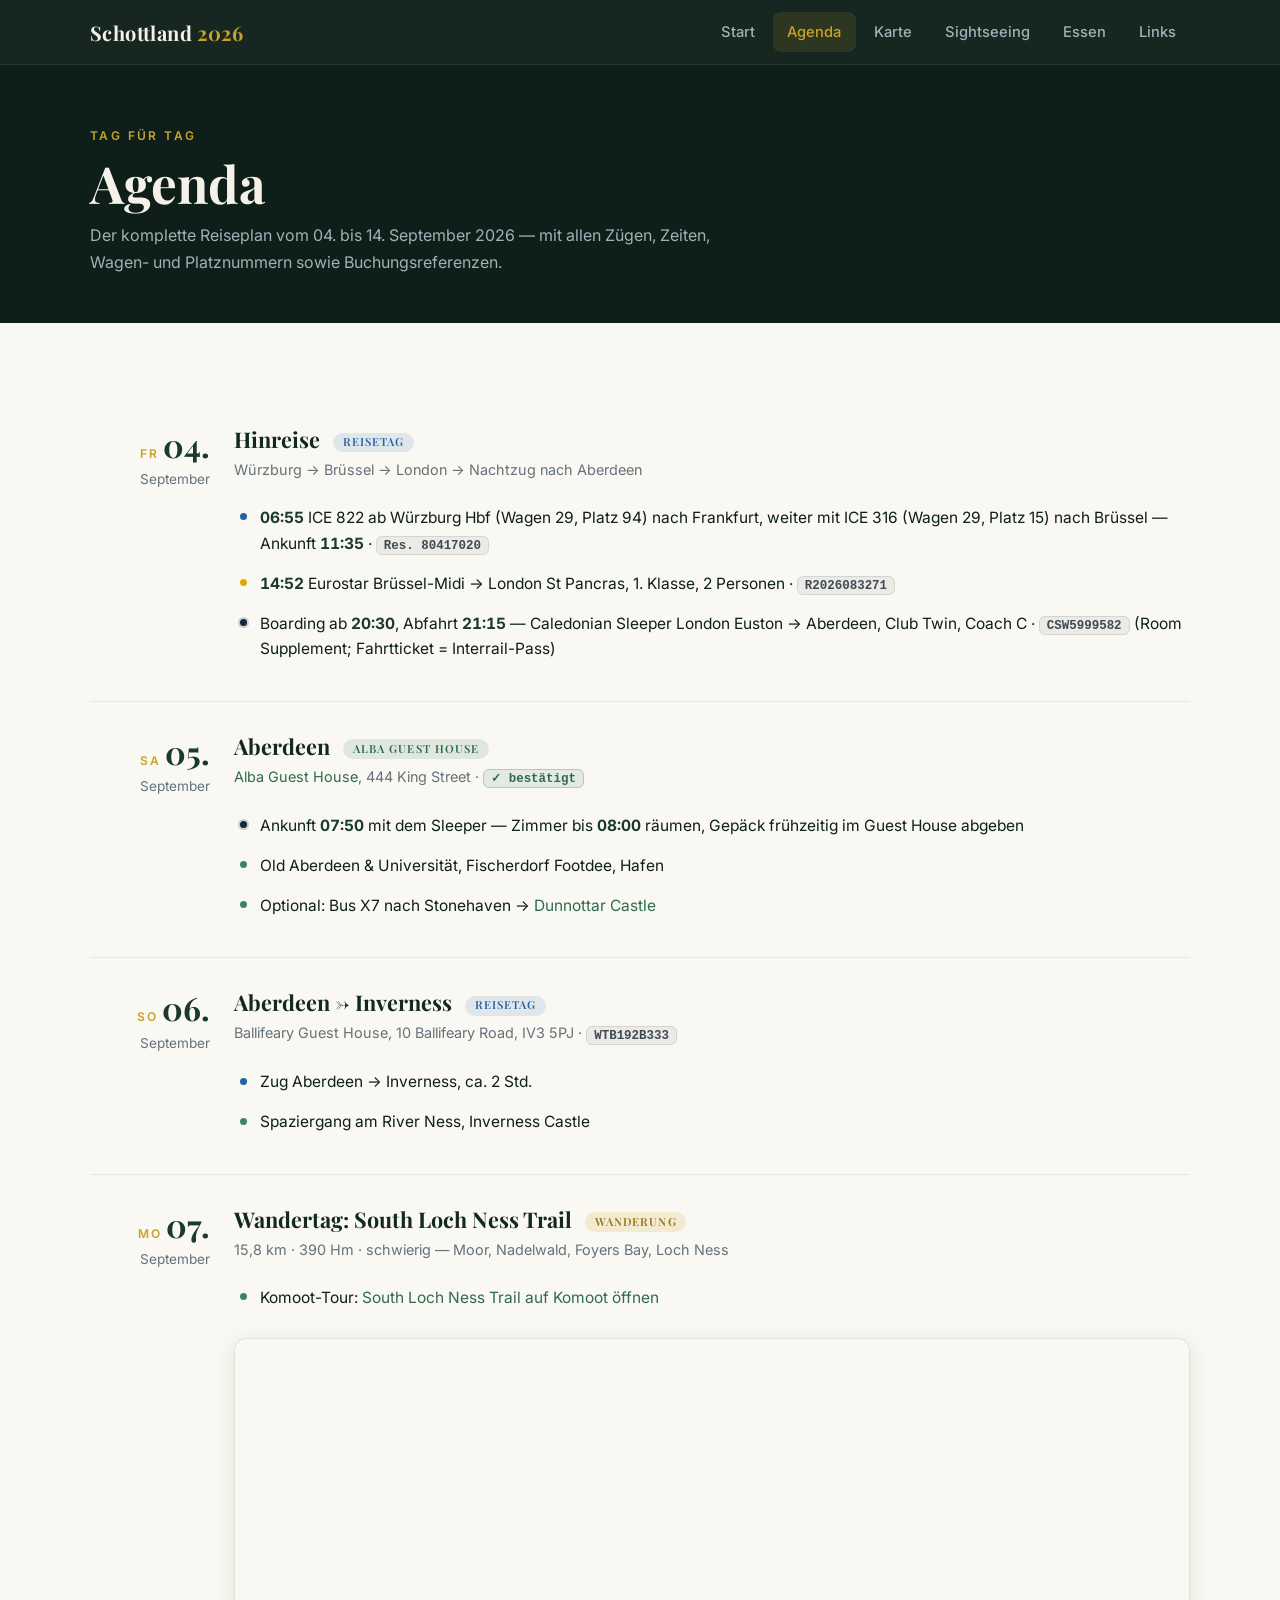
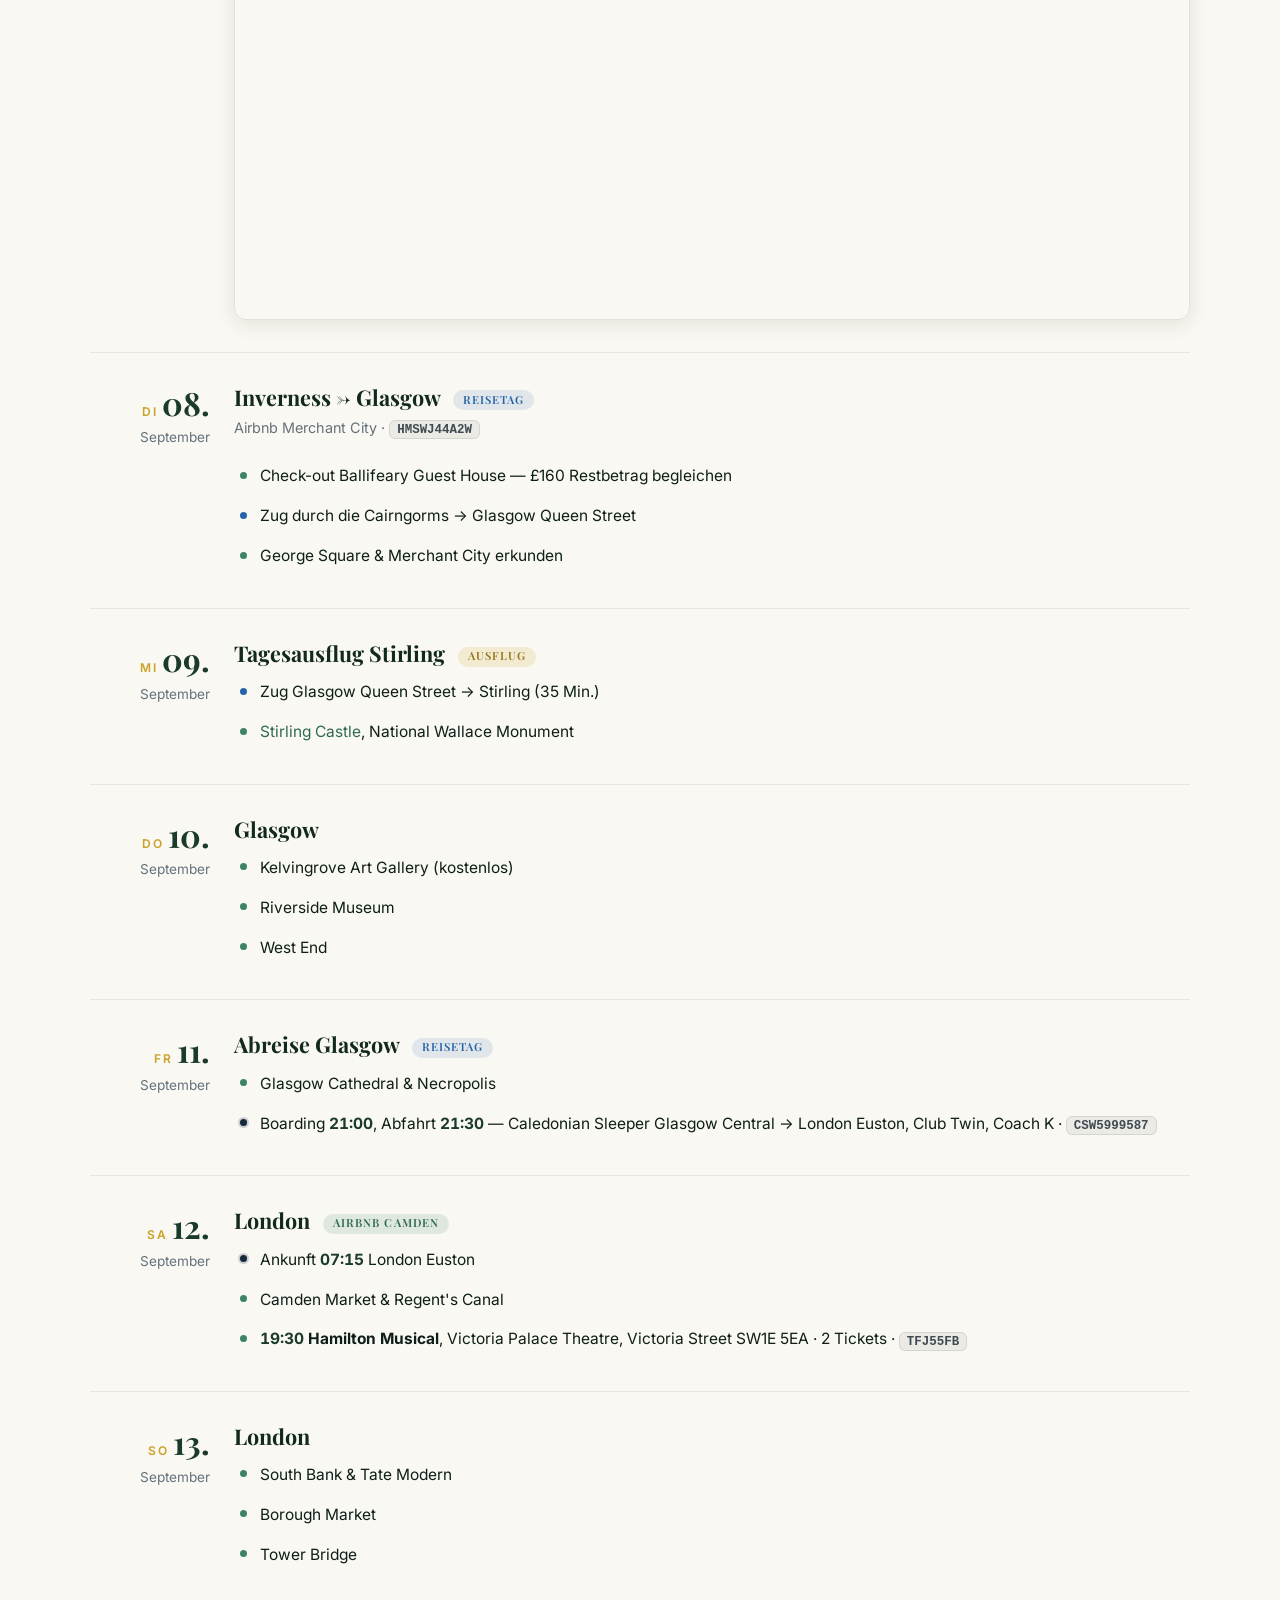
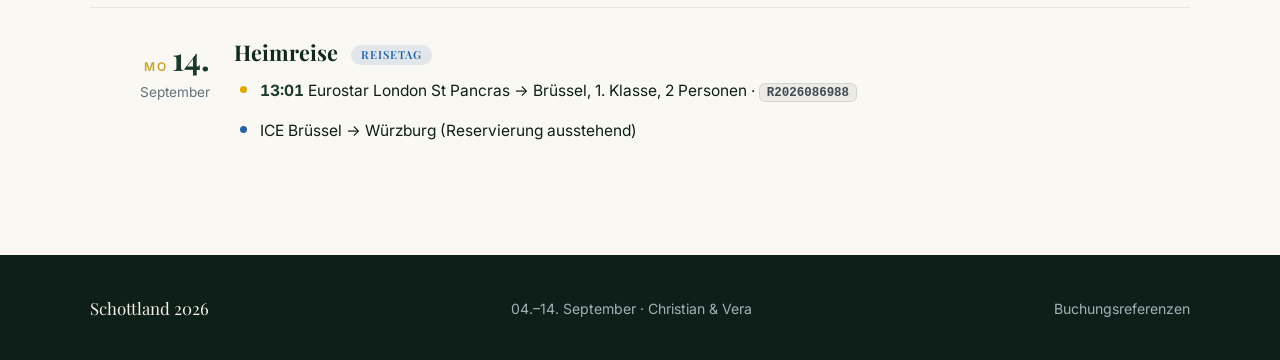
==== commit 43a911d1: "Geruest fuer die Essen-Seite (Inhalte folgen) Vorbereitung fuer eine Seite mit Afternoon-Tea- und Di" ====
--- a/agenda.html
+++ b/agenda.html
@@ -24,6 +24,7 @@
         <li><a href="agenda.html" class="active">Agenda</a></li>
         <li><a href="map.html">Karte</a></li>
         <li><a href="sightseeing.html">Sightseeing</a></li>
+        <li><a href="essen.html">Essen</a></li>
         <li><a href="links.html">Links</a></li>
       </ul>
     </div>
--- a/css/style.css
+++ b/css/style.css
@@ -335,6 +335,50 @@
   font-size: 0.9rem;
 }
 
+/* ============ Essen: Lokal-Karten ============ */
+
+.food-badges {
+  display: flex;
+  flex-wrap: wrap;
+  gap: 0.4rem;
+  margin-bottom: 0.7rem;
+}
+.badge-meal,
+.badge-veg {
+  display: inline-block;
+  font-size: 0.68rem;
+  font-weight: 600;
+  letter-spacing: 0.1em;
+  text-transform: uppercase;
+  padding: 0.25rem 0.6rem;
+  border-radius: 999px;
+}
+.badge-meal { color: var(--slate-700); background: rgba(13, 31, 24, 0.07); }
+/* rein vegetarisch/vegan hervorheben, gemischte Küche dezenter */
+.badge-veg { color: var(--green-600); background: rgba(61, 132, 101, 0.14); }
+.badge-veg.partial { color: #937717; background: rgba(201, 162, 39, 0.16); }
+
+.food-links {
+  display: flex;
+  flex-wrap: wrap;
+  gap: 0.4rem 1rem;
+  margin-top: 0.9rem;
+  padding-top: 0.8rem;
+  border-top: 1px solid rgba(13, 31, 24, 0.08);
+  font-size: 0.87rem;
+  font-weight: 600;
+}
+
+.food-note {
+  margin-top: 1.5rem;
+  padding: 0.9rem 1.2rem;
+  border-left: 4px solid var(--gold);
+  border-radius: 0 8px 8px 0;
+  background: rgba(201, 162, 39, 0.1);
+  font-size: 0.9rem;
+  color: var(--slate-700);
+}
+
 /* Nur für Screenreader */
 .sr-only {
   position: absolute;
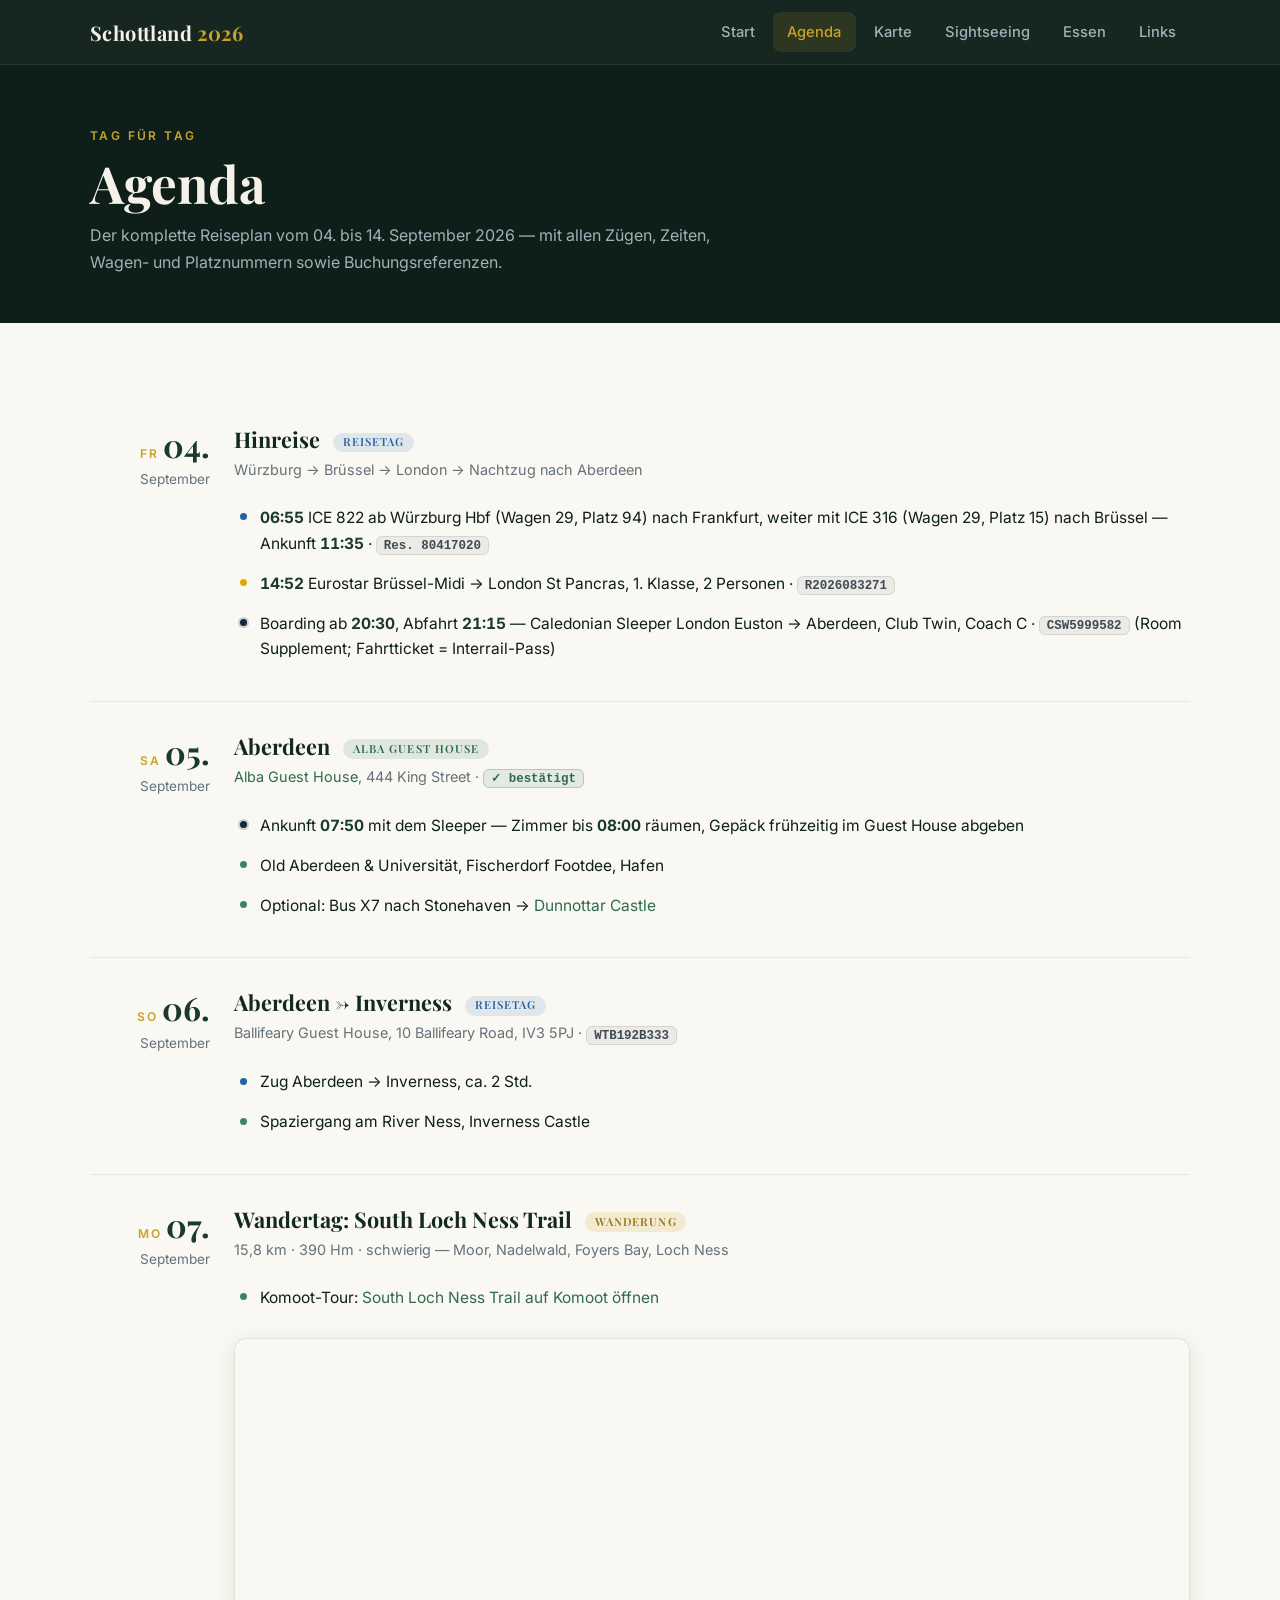
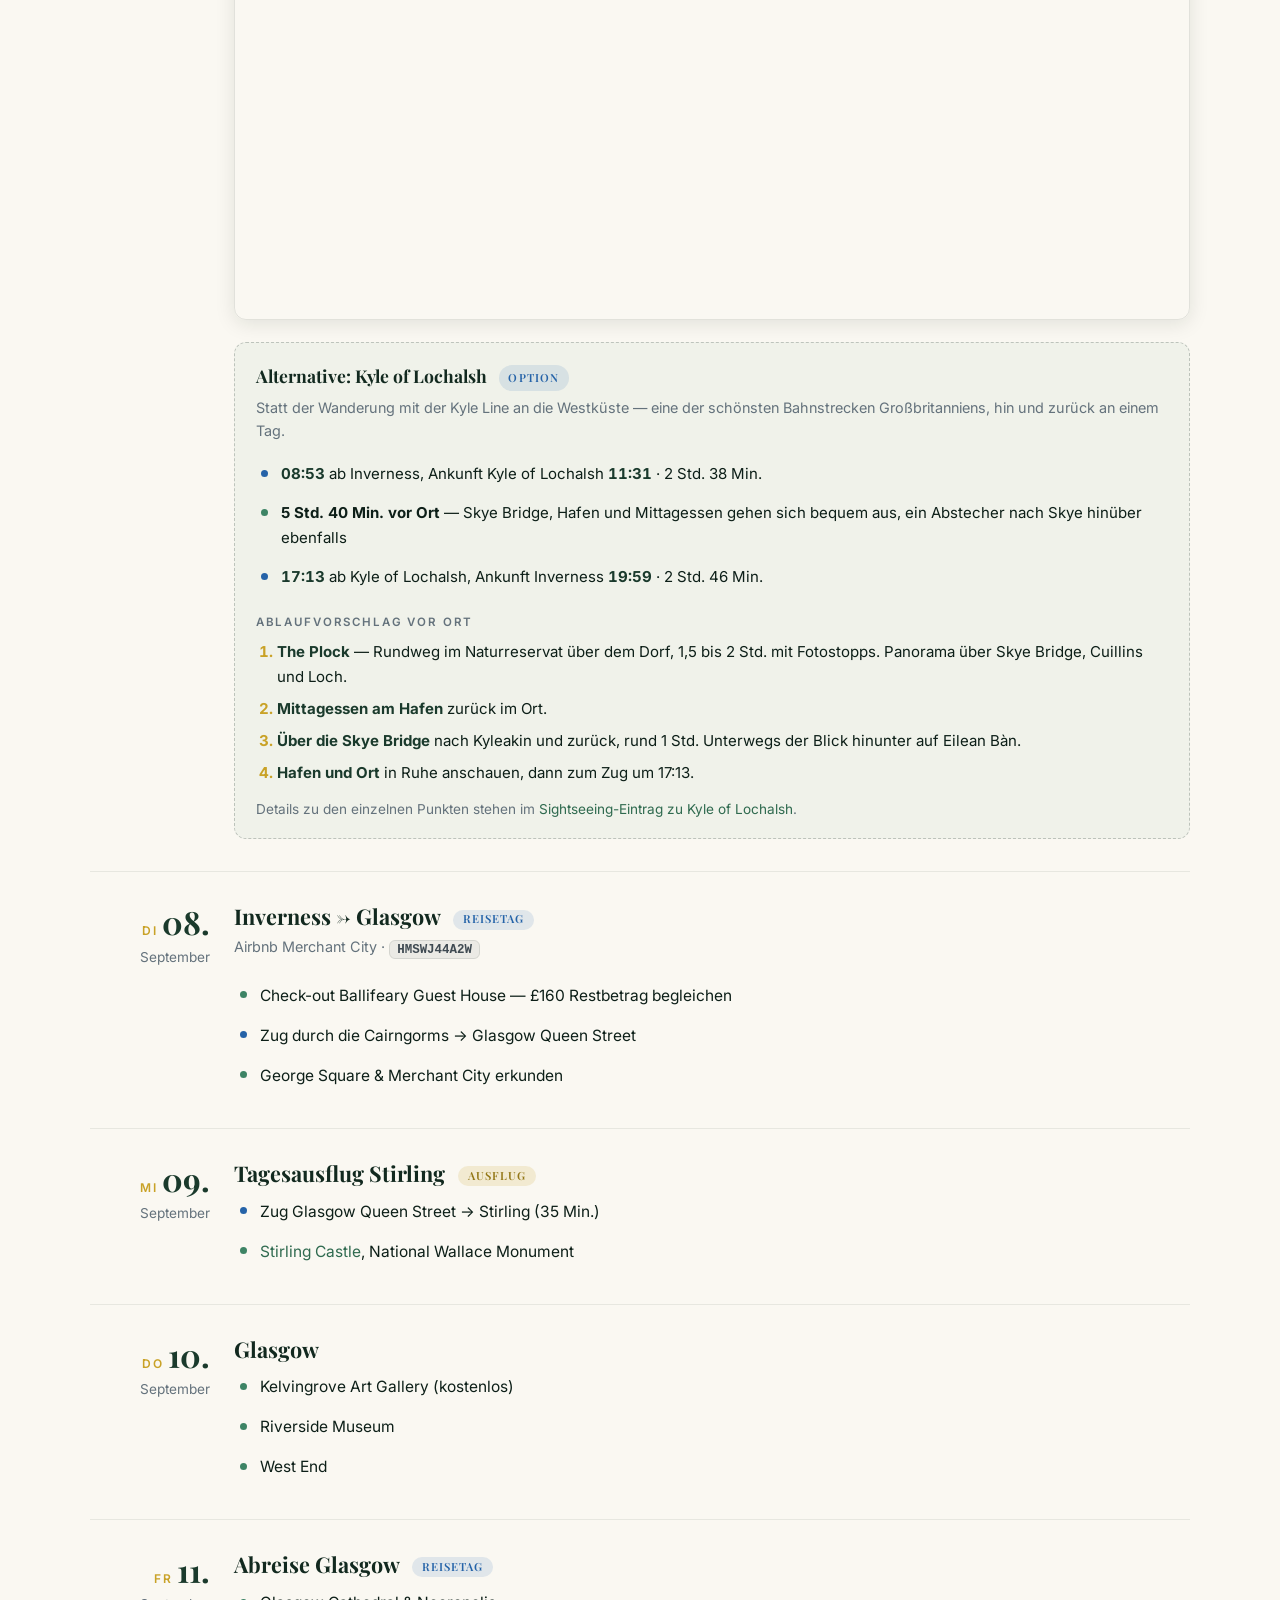
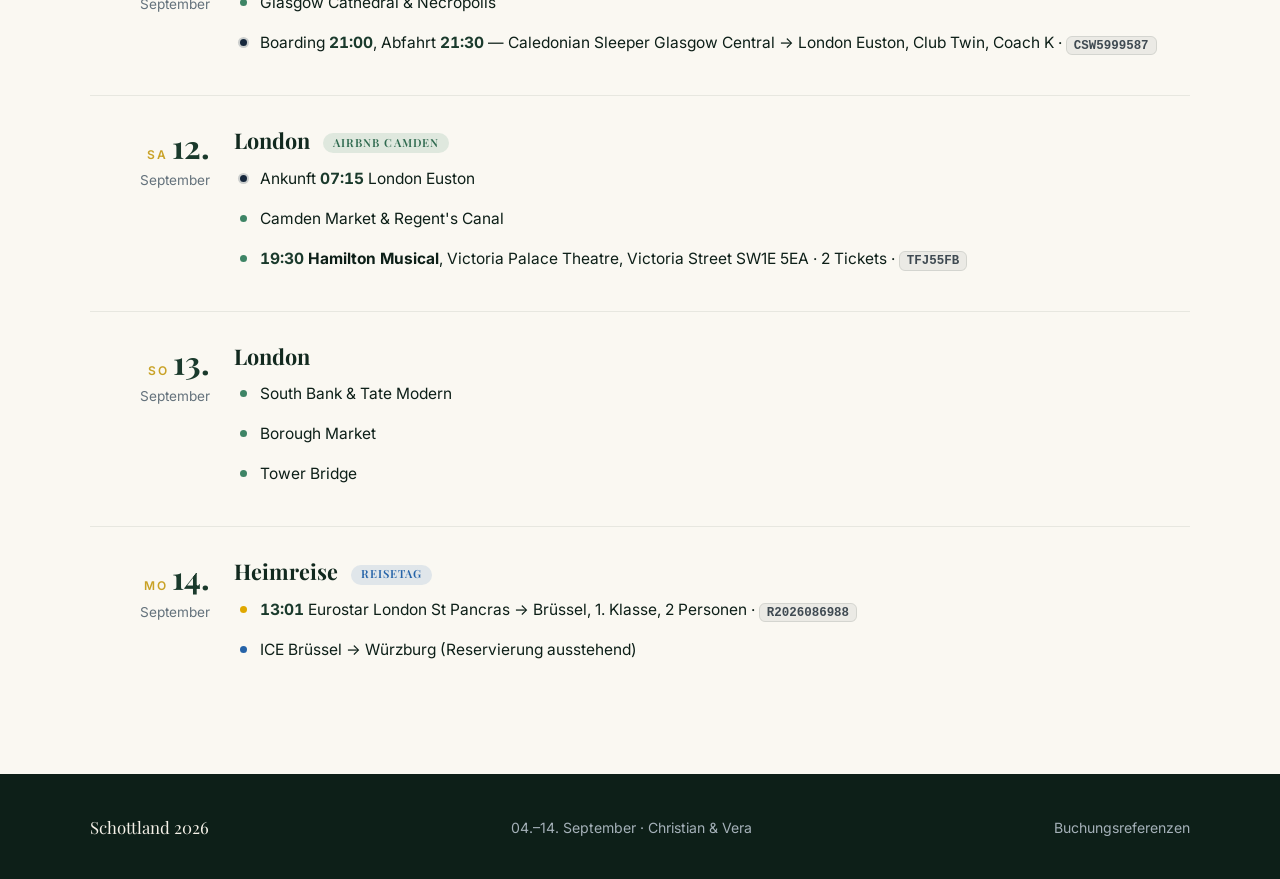
==== commit a03e064a: "Kyle of Lochalsh als Option fuer Montag, mit Programm vor Ort Der Montag bleibt der Wandertag am Sou" ====
--- a/agenda.html
+++ b/agenda.html
@@ -9,6 +9,13 @@
   <link rel="preconnect" href="https://fonts.gstatic.com" crossorigin>
   <link href="https://fonts.googleapis.com/css2?family=Playfair+Display:ital,wght@0,600;0,700;1,600&family=Inter:wght@400;500;600;700&display=swap" rel="stylesheet">
   <link rel="stylesheet" href="css/style.css">
+  <link rel="manifest" href="manifest.webmanifest">
+  <meta name="theme-color" content="#0d1f18">
+  <meta name="mobile-web-app-capable" content="yes">
+  <meta name="apple-mobile-web-app-capable" content="yes">
+  <meta name="apple-mobile-web-app-status-bar-style" content="black-translucent">
+  <meta name="apple-mobile-web-app-title" content="Schottland 26">
+  <link rel="apple-touch-icon" href="icons/apple-touch-icon.png">
   <link rel="icon" href="data:image/svg+xml,<svg xmlns='http://www.w3.org/2000/svg' viewBox='0 0 100 100'><text y='.9em' font-size='90'>🏴󠁧󠁢󠁳󠁣󠁴󠁿</text></svg>">
 </head>
 <body>
@@ -114,6 +121,32 @@
             <iframe src="https://www.komoot.com/tour/3091298275/embed?share_token=afX9f9H9KsuinnRdtXRdiW5yBOV7ynvk35whkNdhzB718P6arz&hl=de&layout=classic&profile=1"
                     title="Komoot: South Loch Ness Trail" loading="lazy" allowfullscreen></iframe>
           </div>
+
+          <div class="day-alt">
+            <h4>Alternative: Kyle of Lochalsh <span class="day-badge badge-travel">Option</span></h4>
+            <p class="day-sub">Statt der Wanderung mit der Kyle Line an die Westküste — eine der
+               schönsten Bahnstrecken Großbritanniens, hin und zurück an einem Tag.</p>
+            <ul class="day-items">
+              <li class="transit"><span class="time">08:53</span> ab Inverness, Ankunft Kyle of Lochalsh
+                  <span class="time">11:31</span> · 2 Std. 38 Min.</li>
+              <li><strong>5 Std. 40 Min. vor Ort</strong> — Skye Bridge, Hafen und Mittagessen gehen sich
+                  bequem aus, ein Abstecher nach Skye hinüber ebenfalls</li>
+              <li class="transit"><span class="time">17:13</span> ab Kyle of Lochalsh, Ankunft Inverness
+                  <span class="time">19:59</span> · 2 Std. 46 Min.</li>
+            </ul>
+
+            <p class="day-plan-head">Ablaufvorschlag vor Ort</p>
+            <ol class="day-plan">
+              <li><strong>The Plock</strong> — Rundweg im Naturreservat über dem Dorf, 1,5 bis 2 Std.
+                  mit Fotostopps. Panorama über Skye Bridge, Cuillins und Loch.</li>
+              <li><strong>Mittagessen am Hafen</strong> zurück im Ort.</li>
+              <li><strong>Über die Skye Bridge</strong> nach Kyleakin und zurück, rund 1 Std.
+                  Unterwegs der Blick hinunter auf Eilean&nbsp;Bàn.</li>
+              <li><strong>Hafen und Ort</strong> in Ruhe anschauen, dann zum Zug um 17:13.</li>
+            </ol>
+            <p class="day-hint">Details zu den einzelnen Punkten stehen im
+               <a href="sightseeing.html">Sightseeing-Eintrag zu Kyle of Lochalsh</a>.</p>
+          </div>
         </div>
       </article>
 
--- a/css/style.css
+++ b/css/style.css
@@ -335,6 +335,112 @@
   font-size: 0.9rem;
 }
 
+/* ============ Wetterkarte (Startseite) ============ */
+
+.weather-card {
+  background: #fff;
+  border: 1px solid rgba(13, 31, 24, 0.08);
+  border-radius: var(--radius);
+  padding: 1.5rem 1.75rem;
+  box-shadow: var(--shadow);
+  max-width: 34rem;
+}
+
+.weather-head { display: flex; flex-wrap: wrap; align-items: baseline; gap: 0.3rem 0.7rem; }
+.weather-place { font-family: var(--font-display); font-size: 1.35rem; font-weight: 700; color: var(--green-900); }
+.weather-note { font-size: 0.85rem; color: var(--slate-500); }
+
+.weather-now {
+  display: flex;
+  align-items: center;
+  flex-wrap: wrap;
+  gap: 0.2rem 0.9rem;
+  margin: 0.9rem 0 0.2rem;
+}
+.weather-icon { font-size: 2.6rem; line-height: 1; }
+.weather-temp {
+  font-family: var(--font-display);
+  font-size: 2.6rem;
+  font-weight: 700;
+  color: var(--green-900);
+  font-variant-numeric: tabular-nums;
+}
+.weather-desc { font-size: 1rem; color: var(--slate-700); }
+
+.weather-detail {
+  display: grid;
+  grid-template-columns: auto auto;
+  gap: 0.3rem 1.2rem;
+  justify-content: start;
+  margin-top: 1rem;
+  padding-top: 0.9rem;
+  border-top: 1px solid rgba(13, 31, 24, 0.08);
+  font-size: 0.9rem;
+}
+.weather-detail dt { color: var(--slate-500); }
+.weather-detail dd { margin: 0; font-weight: 600; color: var(--green-800); font-variant-numeric: tabular-nums; }
+
+.weather-stamp { margin-top: 0.8rem; font-size: 0.78rem; color: var(--slate-500); }
+
+/* Mini-Karte in der Wetterkarte */
+.weather-map {
+  height: 220px;
+  margin-top: 1.1rem;
+  border-radius: 10px;
+  border: 1px solid rgba(13, 31, 24, 0.12);
+  overflow: hidden;
+  z-index: 0;                 /* unter der Sticky-Navigation bleiben */
+}
+.weather-map[hidden] { display: none; }
+.weather-map .leaflet-control-attribution { font-size: 0.65rem; }
+
+.weather-maplink {
+  display: inline-block;
+  margin-top: 0.8rem;
+  font-size: 0.87rem;
+  font-weight: 600;
+}
+.weather-loading, .weather-fail { color: var(--slate-500); font-size: 0.95rem; }
+.weather-geo-error { margin-top: 0.6rem; font-size: 0.85rem; color: #9a3412; }
+
+.weather-switch {
+  display: flex;
+  flex-wrap: wrap;
+  gap: 0.4rem;
+  margin-top: 1.1rem;
+  padding-top: 1rem;
+  border-top: 1px solid rgba(13, 31, 24, 0.08);
+}
+.weather-switch button {
+  font: inherit;
+  font-size: 0.82rem;
+  font-weight: 600;
+  color: var(--slate-700);
+  background: var(--paper);
+  border: 1px solid rgba(13, 31, 24, 0.12);
+  border-radius: 999px;
+  padding: 0.35rem 0.85rem;
+  cursor: pointer;
+  transition: background 0.15s, border-color 0.15s, color 0.15s;
+}
+.weather-switch button:hover { border-color: var(--green-500); color: var(--green-800); }
+.weather-switch button.active {
+  color: var(--cream);
+  background: var(--green-700);
+  border-color: var(--green-700);
+}
+.weather-switch button:disabled { opacity: 0.6; cursor: default; }
+.weather-switch button:focus-visible { outline: 3px solid var(--gold); outline-offset: 2px; }
+
+/* Standort-Knopf auf der Karte */
+.locate-control a {
+  font-size: 1.15rem;
+  line-height: 30px;
+  text-align: center;
+  color: var(--green-800);
+}
+.locate-control a.busy { opacity: 0.45; }
+
 /* ============ Essen: Lokal-Karten ============ */
 
 .food-badges {
@@ -358,16 +464,36 @@
 .badge-veg { color: var(--green-600); background: rgba(61, 132, 101, 0.14); }
 .badge-veg.partial { color: #937717; background: rgba(201, 162, 39, 0.16); }
 
+.food-card { display: flex; flex-direction: column; }
+
+.veg-note {
+  margin-top: 0.6rem;
+  padding-left: 0.8rem;
+  border-left: 2px solid rgba(61, 132, 101, 0.35);
+  font-size: 0.88rem;
+  color: var(--green-700);
+}
+
+.food-tie {
+  margin-top: 0.7rem;
+  font-size: 0.83rem;
+  color: var(--slate-500);
+}
+.food-tie::before { content: "↳ "; }
+
 .food-links {
   display: flex;
   flex-wrap: wrap;
   gap: 0.4rem 1rem;
-  margin-top: 0.9rem;
-  padding-top: 0.8rem;
+  margin-top: auto;
+  padding-top: 0.9rem;
   border-top: 1px solid rgba(13, 31, 24, 0.08);
   font-size: 0.87rem;
   font-weight: 600;
 }
+/* Abstand zum Kartentext, wenn der Block nach oben rutscht */
+.food-card .food-links { margin-top: auto; }
+.food-card > p:last-of-type { margin-bottom: 0.9rem; }
 
 .food-note {
   margin-top: 1.5rem;
@@ -566,6 +692,28 @@
   margin: 1.75rem 0 0.7rem;
 }
 
+/* Programmpunkte vor Ort */
+.modal-todos {
+  list-style: none;
+  display: grid;
+  gap: 0.9rem;
+}
+.modal-todos[hidden] { display: none; }
+.modal-todos li {
+  padding-left: 0.9rem;
+  border-left: 2px solid rgba(61, 132, 101, 0.35);
+}
+.modal-todos strong {
+  display: block;
+  color: var(--green-800);
+  margin-bottom: 0.15rem;
+}
+.modal-todos span {
+  display: block;
+  font-size: 0.9rem;
+  color: var(--slate-700);
+}
+
 .modal-links { list-style: none; display: grid; gap: 0.5rem; }
 .modal-links a {
   display: flex;
@@ -730,6 +878,43 @@
 .badge-travel { background: rgba(37, 99, 168, 0.12); color: var(--rail-blue); }
 .badge-stay { background: rgba(61, 132, 101, 0.14); color: var(--green-600); }
 .badge-hike { background: rgba(201, 162, 39, 0.16); color: #937717; }
+
+/* Alternativvorschlag innerhalb eines Reisetags */
+.day-alt {
+  margin-top: 1.4rem;
+  padding: 1.1rem 1.3rem;
+  border: 1px dashed rgba(13, 31, 24, 0.22);
+  border-radius: var(--radius);
+  background: rgba(61, 132, 101, 0.05);
+}
+.day-alt h4 {
+  font-family: var(--font-display);
+  font-size: 1.1rem;
+  font-weight: 700;
+  color: var(--green-900);
+  margin-bottom: 0.3rem;
+}
+.day-alt .day-sub { margin-bottom: 0.7rem; }
+.day-alt .day-items li { font-size: 0.94rem; }
+
+.day-plan-head {
+  margin-top: 1rem;
+  font-size: 0.72rem;
+  font-weight: 600;
+  letter-spacing: 0.16em;
+  text-transform: uppercase;
+  color: var(--slate-500);
+}
+.day-plan {
+  margin: 0.5rem 0 0;
+  padding-left: 1.3rem;
+  display: grid;
+  gap: 0.45rem;
+  font-size: 0.94rem;
+}
+.day-plan li::marker { color: var(--gold); font-weight: 700; }
+.day-plan strong { color: var(--green-800); }
+.day-hint { margin-top: 0.8rem; font-size: 0.85rem; color: var(--slate-500); }
 
 .komoot-embed {
   margin-top: 1.25rem;
@@ -861,3 +1046,20 @@
 .site-footer a { color: var(--slate-300); }
 .site-footer a:hover { color: var(--gold); }
 .footer-brand { font-family: var(--font-display); font-size: 1.05rem; color: var(--cream); }
+
+/* Installieren-Button — wird nur eingefügt, wenn der Browser die
+   Installation anbietet (beforeinstallprompt). */
+.install-btn {
+  font: inherit;
+  font-weight: 600;
+  font-size: 0.85rem;
+  color: var(--green-950);
+  background: var(--gold);
+  border: none;
+  border-radius: 999px;
+  padding: 0.5rem 1.1rem;
+  cursor: pointer;
+  transition: transform 0.15s, box-shadow 0.15s;
+}
+.install-btn:hover { transform: translateY(-1px); box-shadow: 0 6px 18px rgba(201, 162, 39, 0.3); }
+.install-btn:focus-visible { outline: 3px solid var(--cream); outline-offset: 2px; }
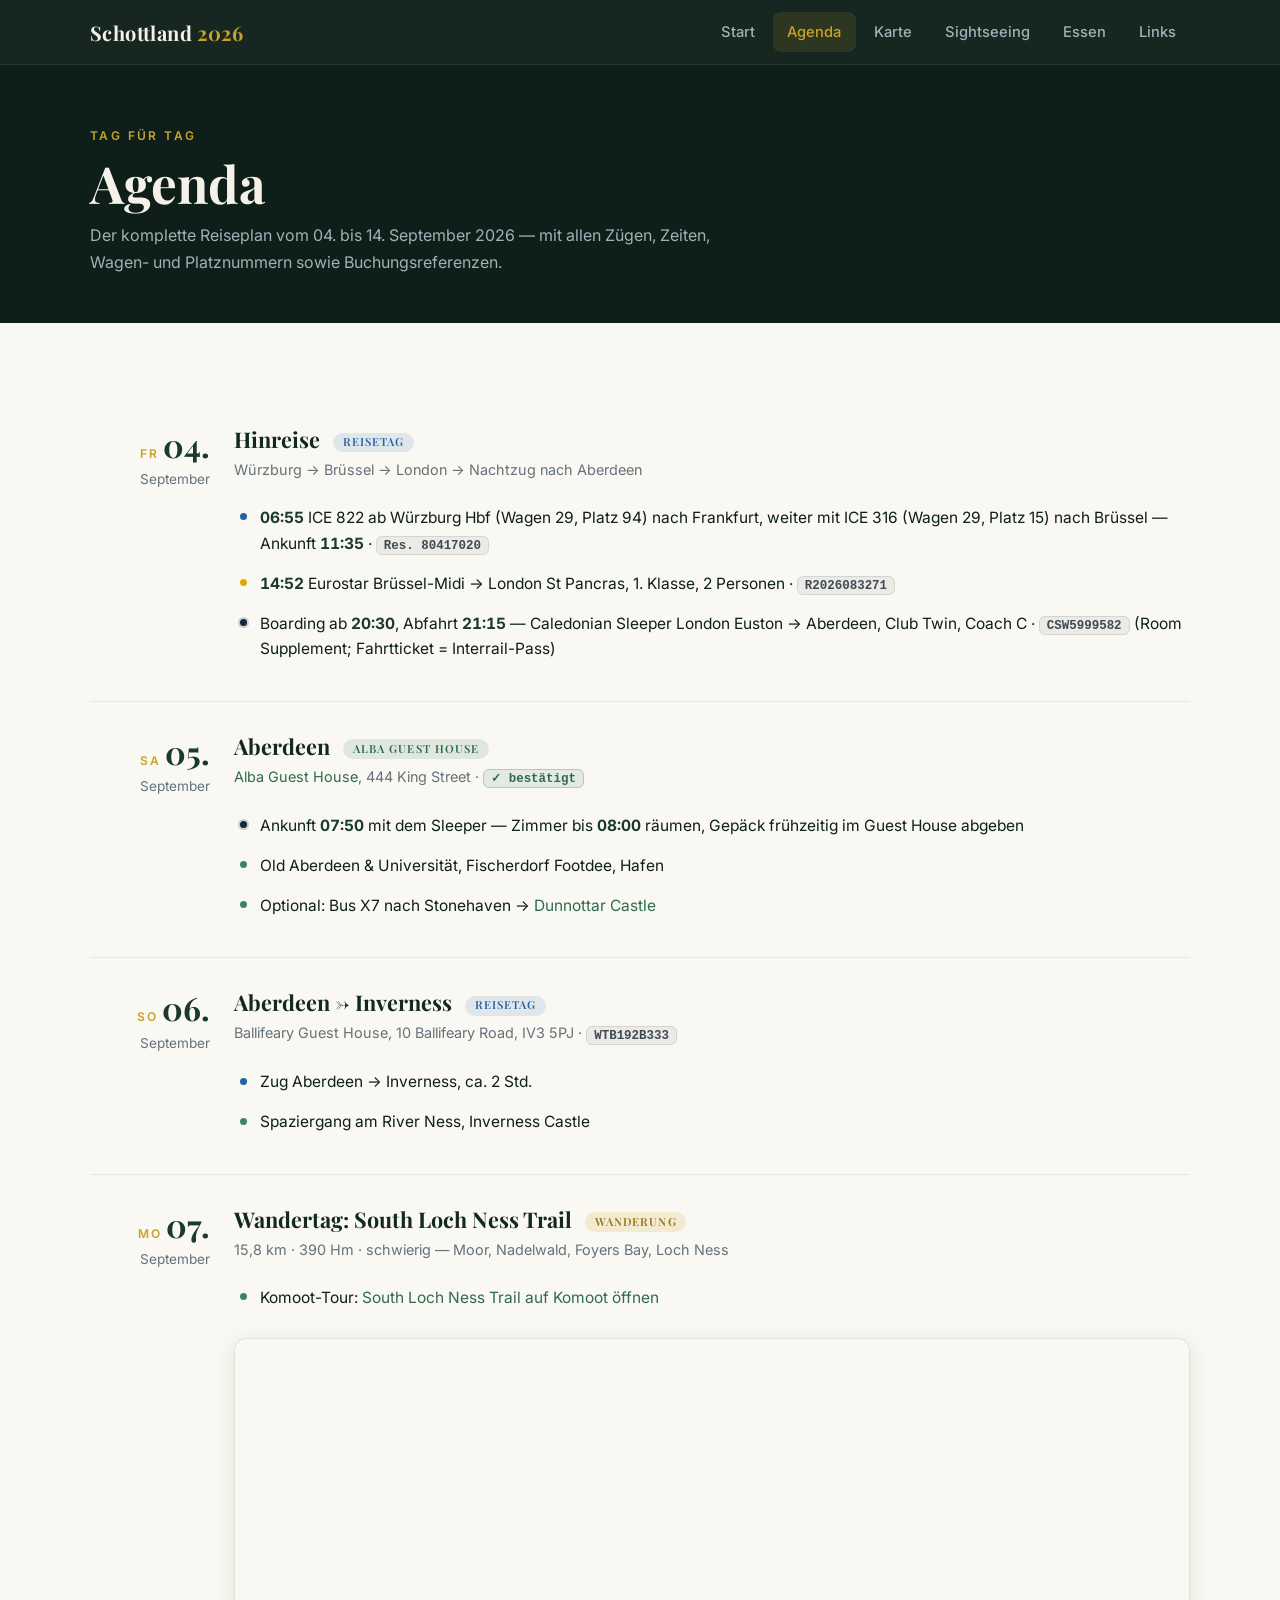
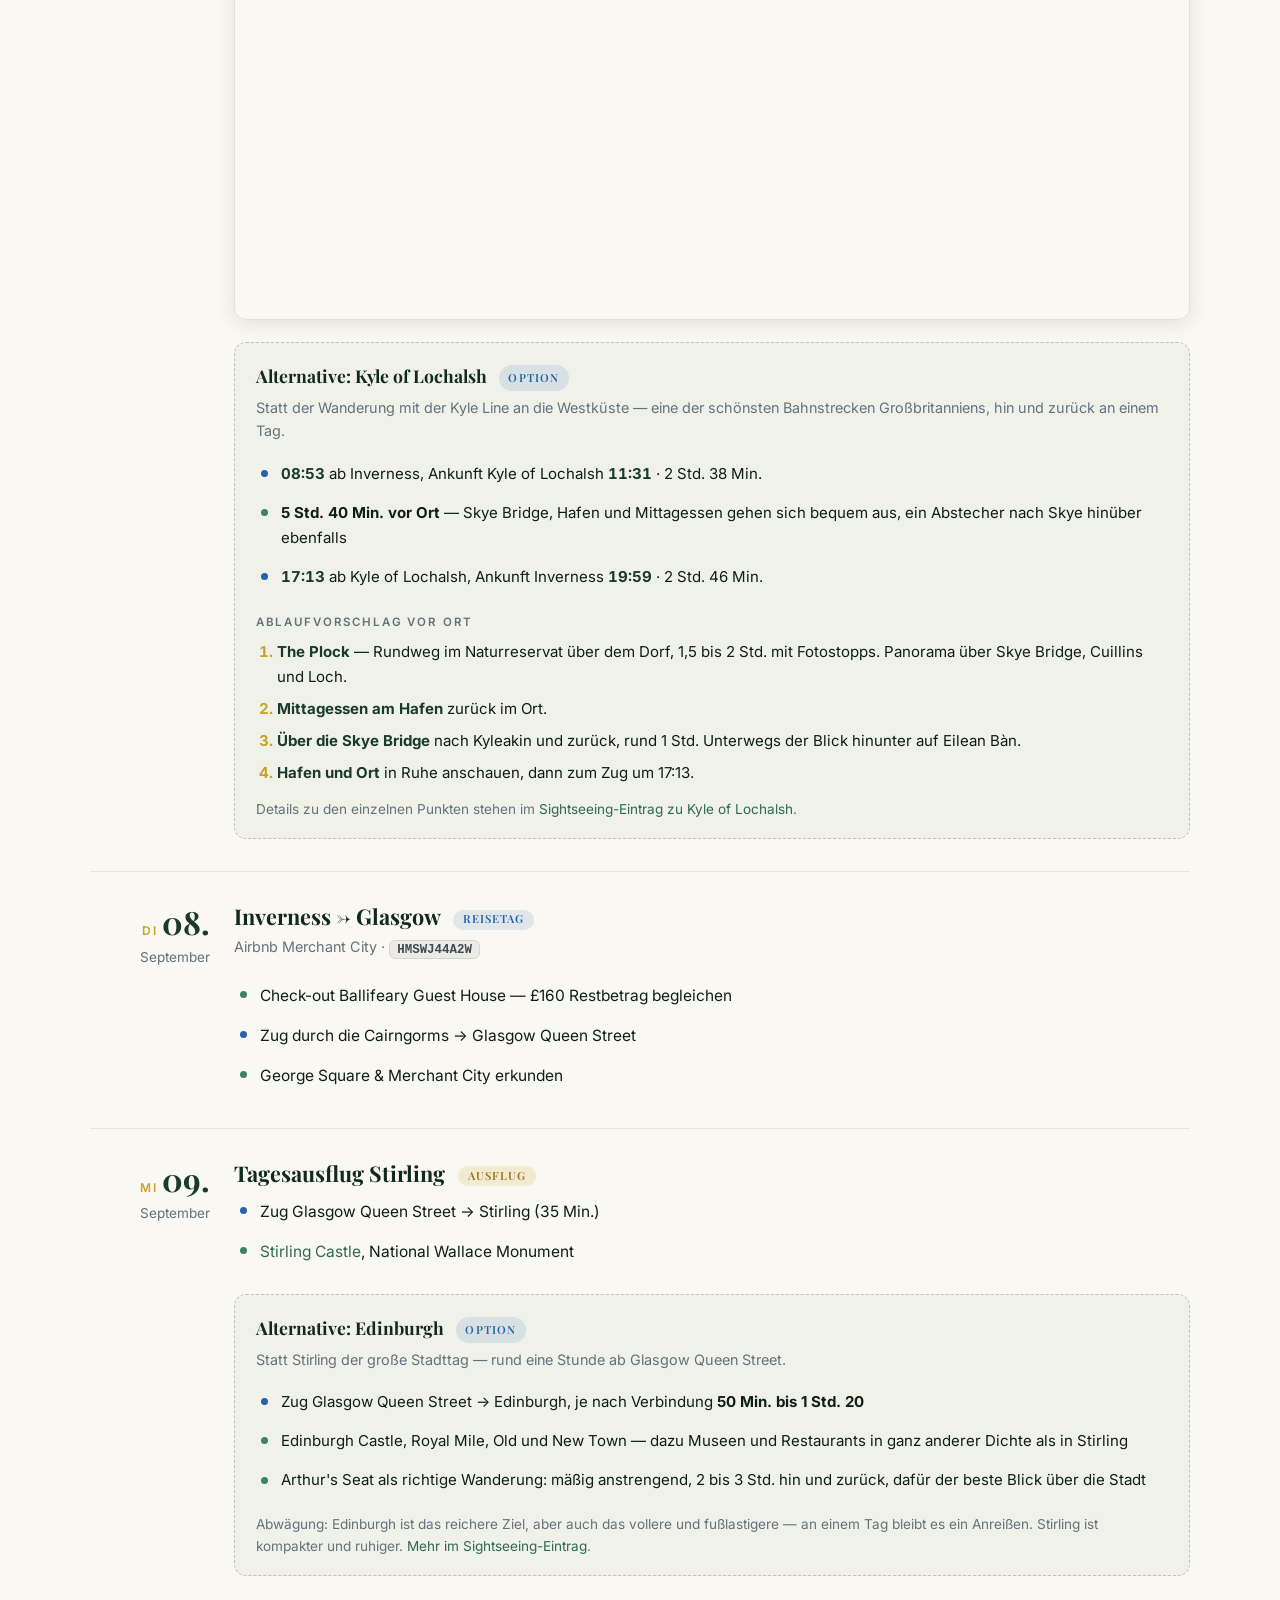
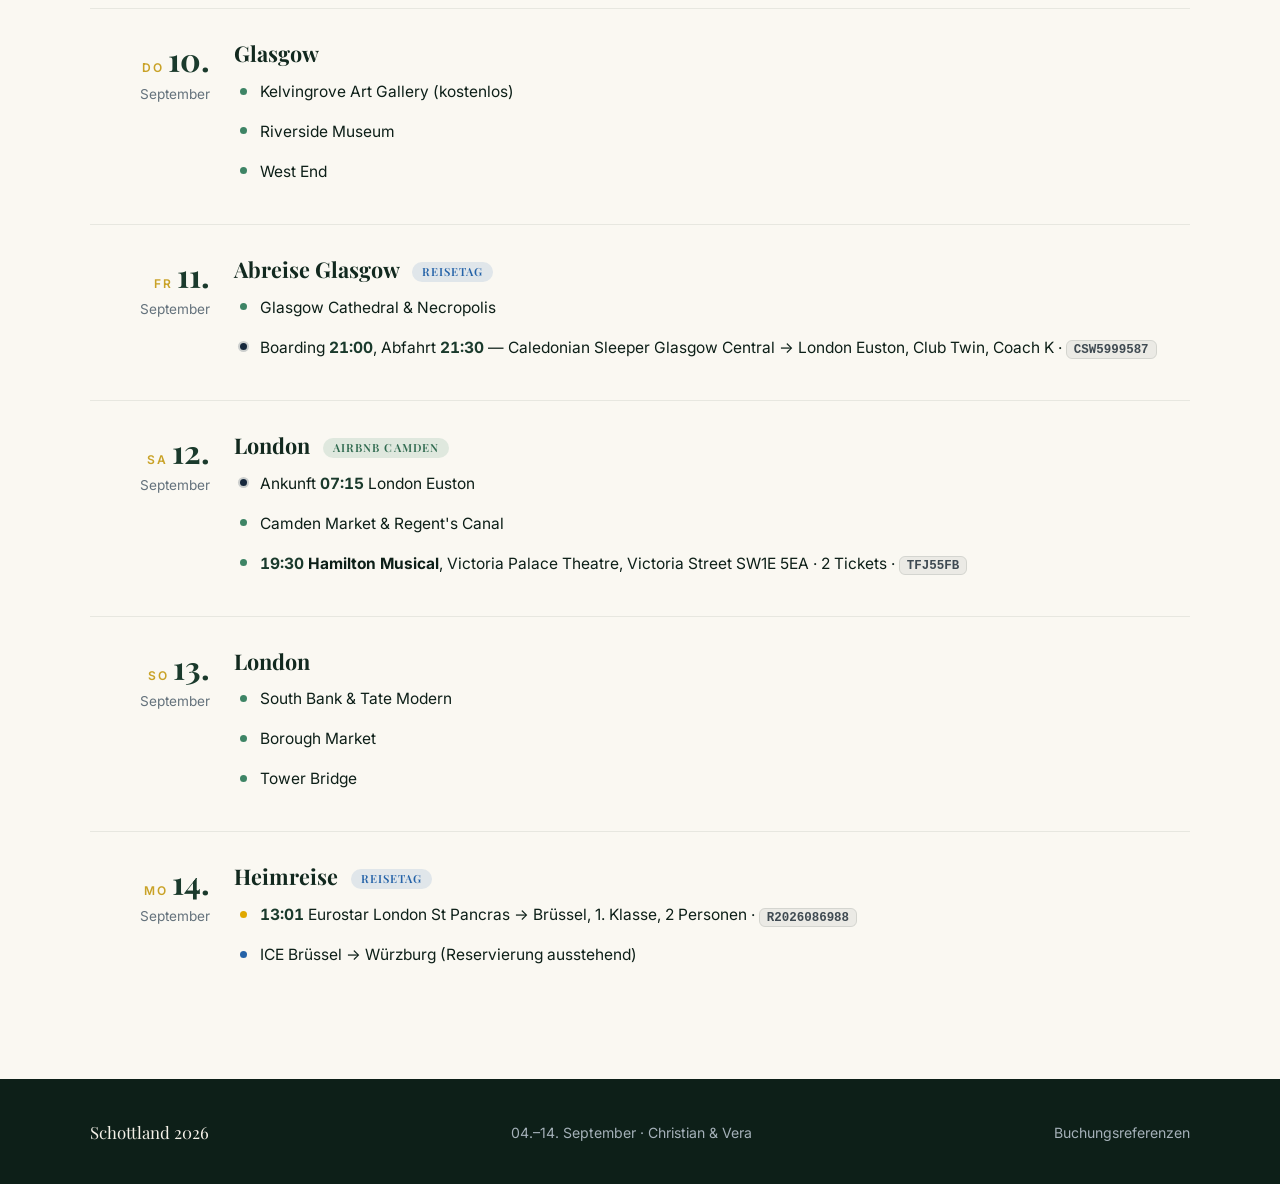
==== commit d522a0f7: "Edinburgh als Alternative zum Stirling-Tag Der Mittwoch, 09.09. bekommt neben dem Tagesausflug nach " ====
--- a/agenda.html
+++ b/agenda.html
@@ -179,6 +179,23 @@
             <li class="transit">Zug Glasgow Queen Street → Stirling (35&nbsp;Min.)</li>
             <li><a href="https://www.stirlingcastle.scot" target="_blank" rel="noopener">Stirling Castle</a>, National Wallace Monument</li>
           </ul>
+
+          <div class="day-alt">
+            <h4>Alternative: Edinburgh <span class="day-badge badge-travel">Option</span></h4>
+            <p class="day-sub">Statt Stirling der große Stadttag — rund eine Stunde ab
+               Glasgow Queen Street.</p>
+            <ul class="day-items">
+              <li class="transit">Zug Glasgow Queen Street → Edinburgh, je nach Verbindung
+                  <strong>50 Min. bis 1 Std. 20</strong></li>
+              <li>Edinburgh Castle, Royal Mile, Old und New Town — dazu Museen und Restaurants
+                  in ganz anderer Dichte als in Stirling</li>
+              <li class="hike">Arthur's Seat als richtige Wanderung: mäßig anstrengend,
+                  2 bis 3 Std. hin und zurück, dafür der beste Blick über die Stadt</li>
+            </ul>
+            <p class="day-hint">Abwägung: Edinburgh ist das reichere Ziel, aber auch das vollere
+               und fußlastigere — an einem Tag bleibt es ein Anreißen. Stirling ist kompakter und
+               ruhiger. <a href="sightseeing.html">Mehr im Sightseeing-Eintrag</a>.</p>
+          </div>
         </div>
       </article>
 
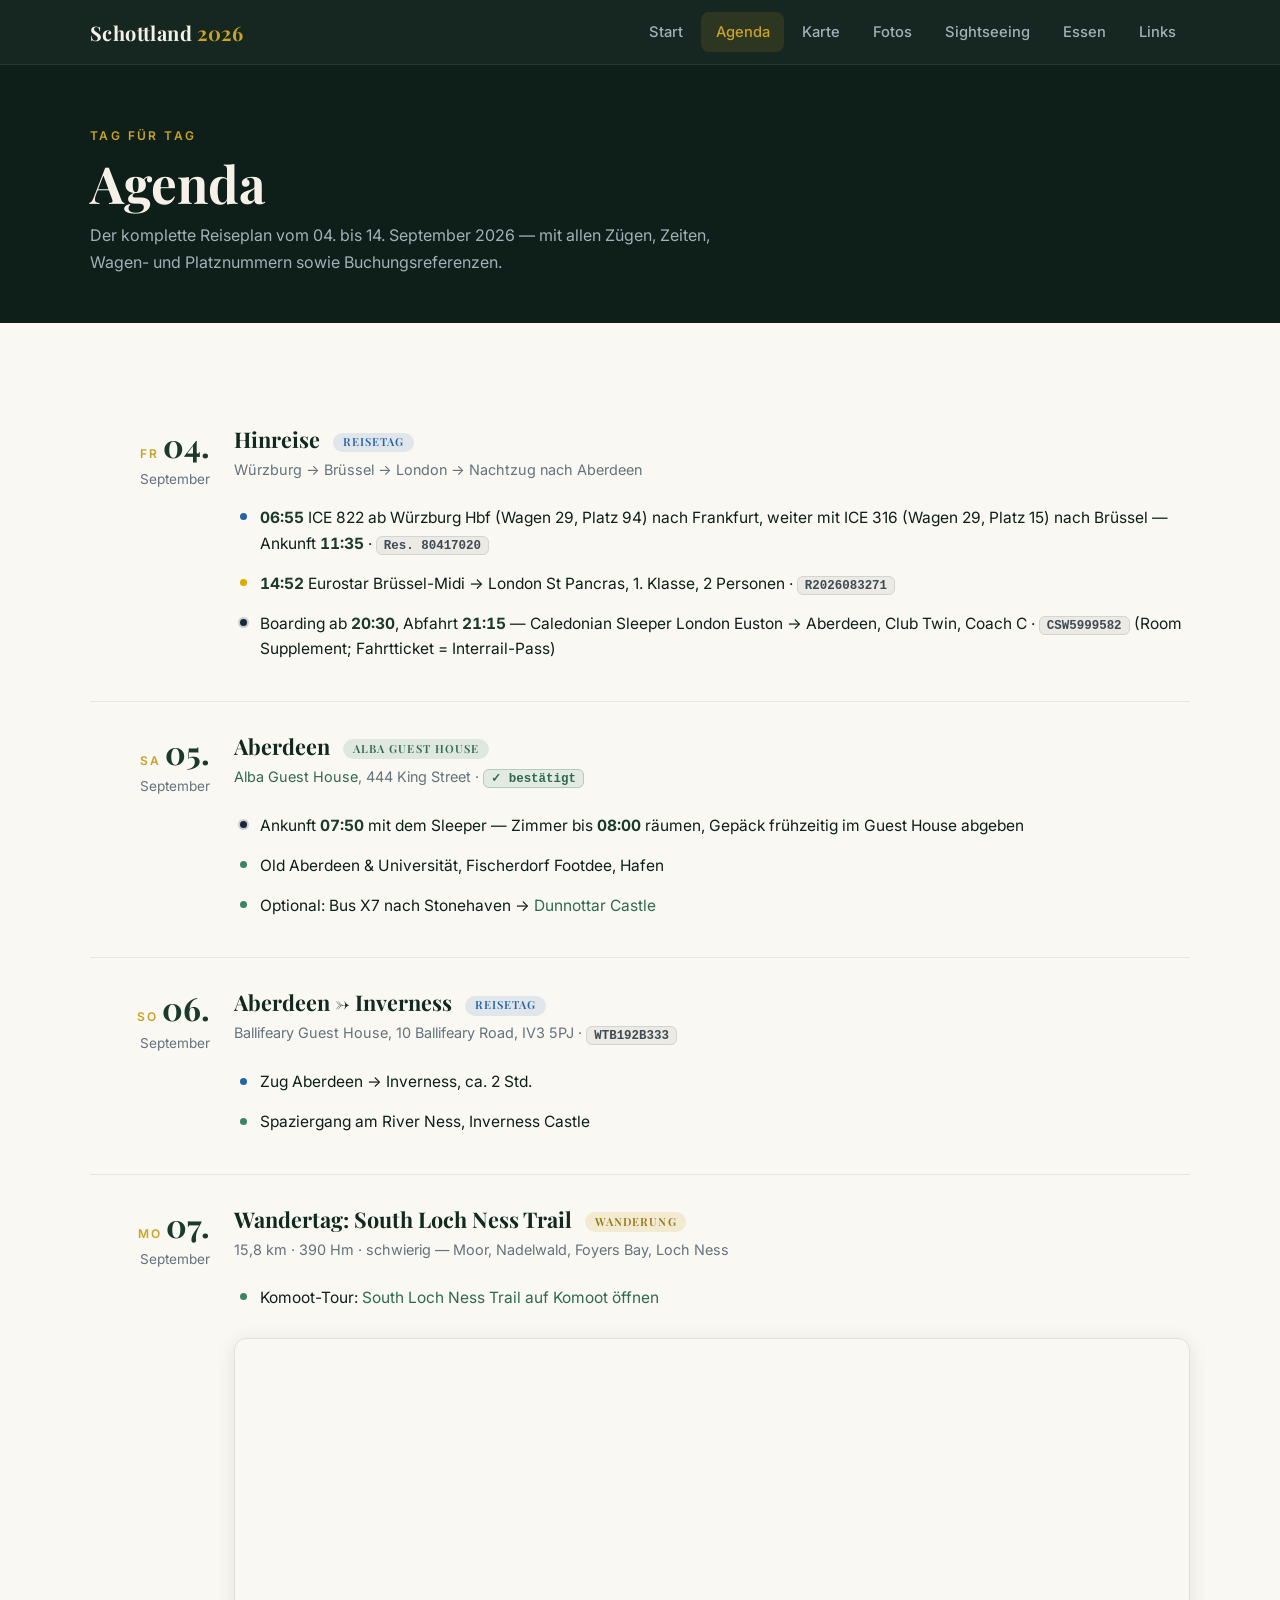
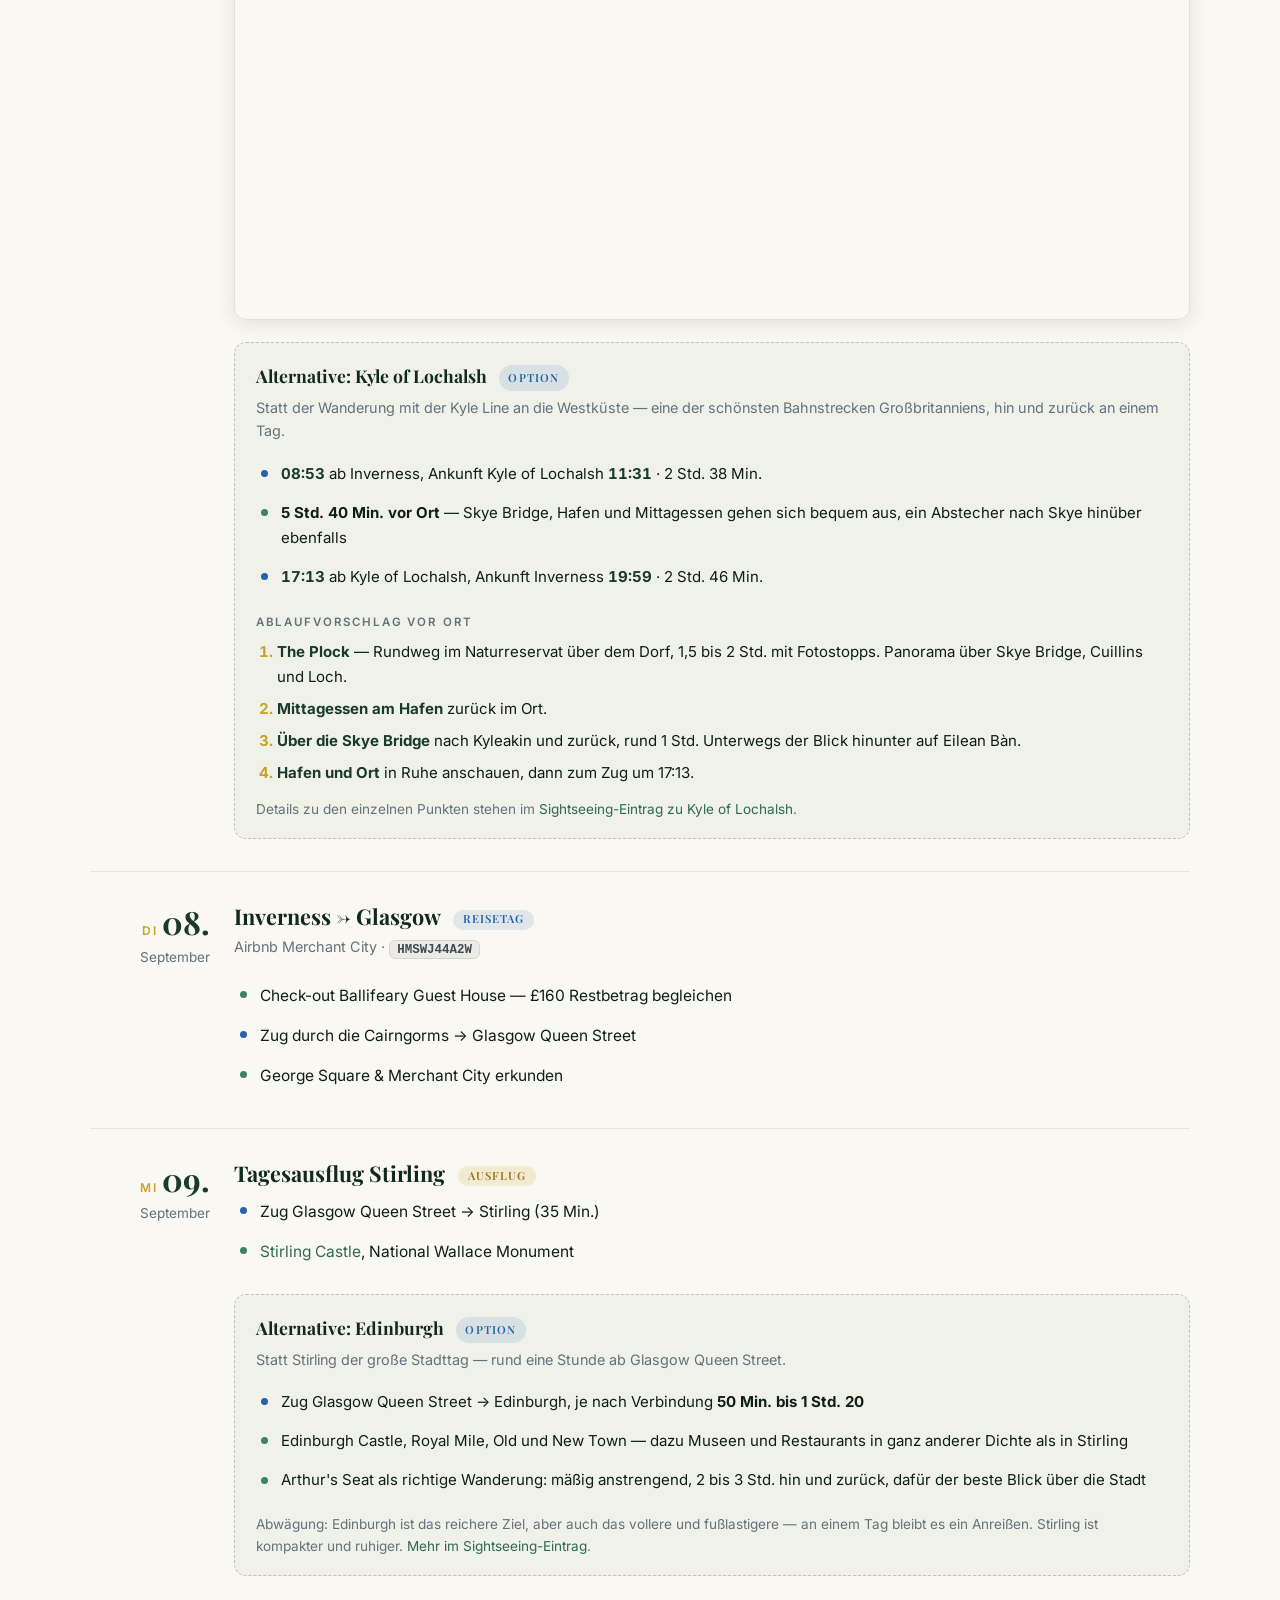
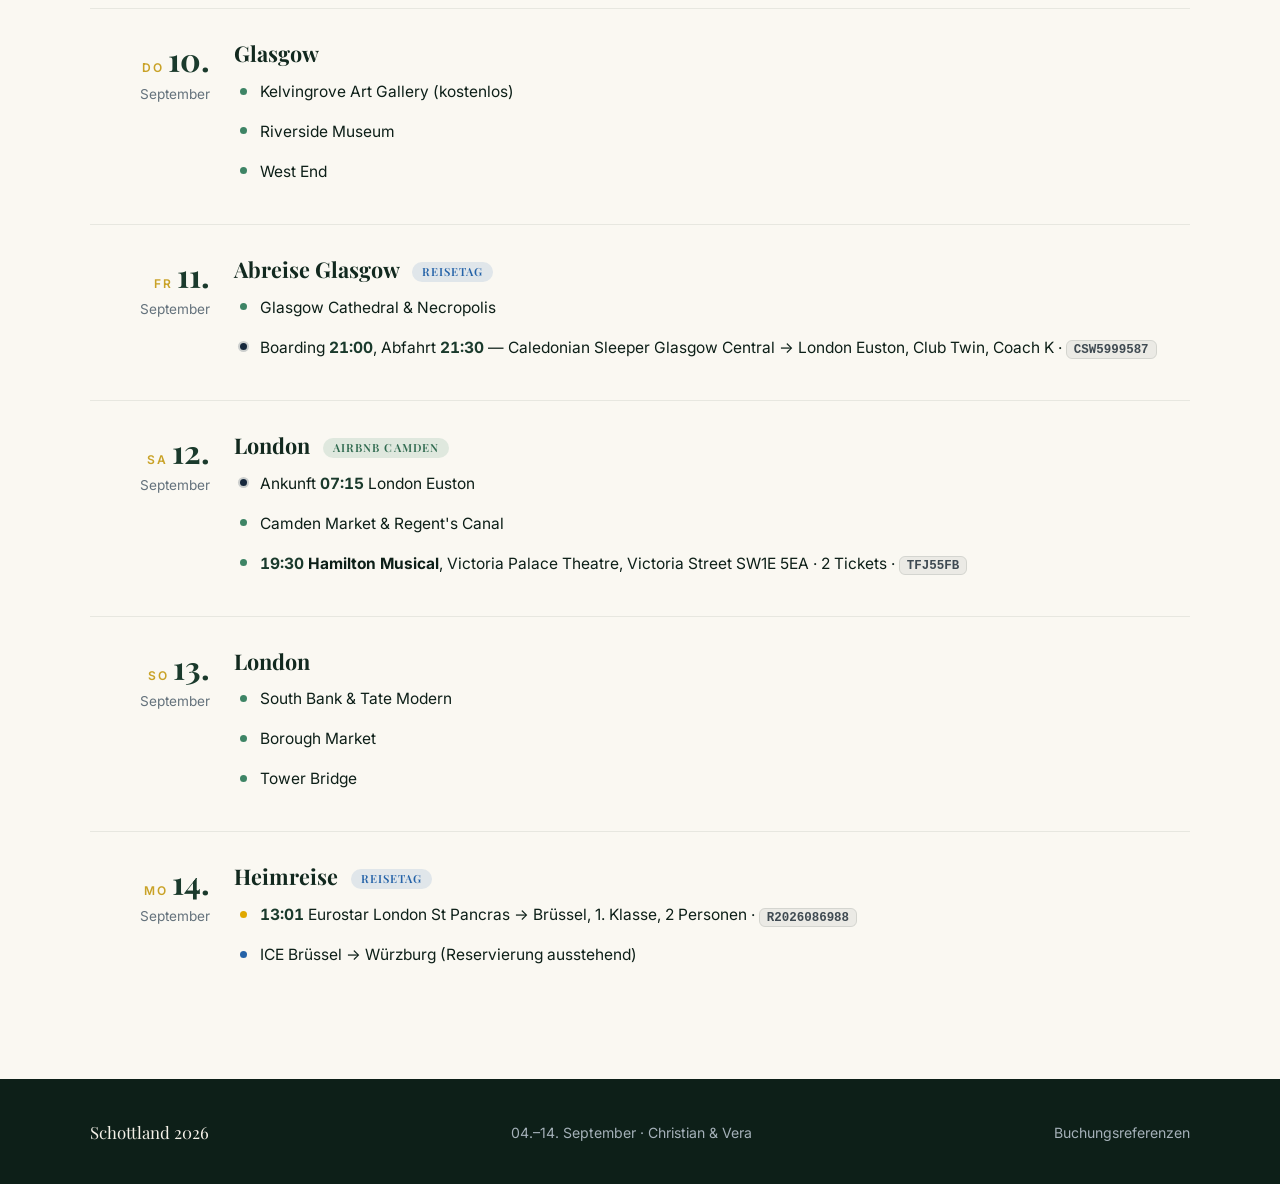
==== commit d3e8f740: "Fotoseite: Zeitstrahl und Karte aus Google-Takeout-Metadaten Neue Seite fotos.html mit zwei Ansichte" ====
--- a/agenda.html
+++ b/agenda.html
@@ -30,6 +30,7 @@
         <li><a href="index.html">Start</a></li>
         <li><a href="agenda.html" class="active">Agenda</a></li>
         <li><a href="map.html">Karte</a></li>
+        <li><a href="fotos.html">Fotos</a></li>
         <li><a href="sightseeing.html">Sightseeing</a></li>
         <li><a href="essen.html">Essen</a></li>
         <li><a href="links.html">Links</a></li>
--- a/css/style.css
+++ b/css/style.css
@@ -335,6 +335,210 @@
   font-size: 0.9rem;
 }
 
+/* ============ Fotoseite ============ */
+
+.photo-empty {
+  max-width: 44rem;
+  padding: 1.6rem 1.8rem;
+  background: #fff;
+  border: 1px solid rgba(13, 31, 24, 0.08);
+  border-radius: var(--radius);
+  box-shadow: var(--shadow);
+}
+.photo-empty h2 { font-size: 1.3rem; margin-bottom: 0.6rem; }
+.photo-empty p { color: var(--slate-500); font-size: 0.95rem; margin-bottom: 0.8rem; }
+.photo-empty pre {
+  background: var(--green-950);
+  color: var(--cream);
+  padding: 0.9rem 1.1rem;
+  border-radius: 8px;
+  overflow-x: auto;
+  font-size: 0.85rem;
+  margin-bottom: 0.9rem;
+}
+.photo-empty code { font-family: ui-monospace, "SF Mono", Menlo, Consolas, monospace; }
+.photo-empty p code {
+  background: rgba(13, 31, 24, 0.07);
+  padding: 0.1rem 0.35rem;
+  border-radius: 5px;
+  font-size: 0.88em;
+}
+
+.photo-tabs { display: flex; gap: 0.4rem; margin-bottom: 2rem; }
+.photo-tabs button {
+  font: inherit;
+  font-size: 0.9rem;
+  font-weight: 600;
+  color: var(--slate-700);
+  background: var(--paper);
+  border: 1px solid rgba(13, 31, 24, 0.12);
+  border-radius: 999px;
+  padding: 0.45rem 1.1rem;
+  cursor: pointer;
+  transition: background 0.15s, color 0.15s, border-color 0.15s;
+}
+.photo-tabs button:hover { border-color: var(--green-500); color: var(--green-800); }
+.photo-tabs button.active {
+  color: var(--cream);
+  background: var(--green-700);
+  border-color: var(--green-700);
+}
+.photo-tabs button:focus-visible { outline: 3px solid var(--gold); outline-offset: 2px; }
+
+.photo-day { margin-bottom: 2.75rem; }
+.photo-day h2 {
+  display: flex;
+  align-items: baseline;
+  flex-wrap: wrap;
+  gap: 0.6rem;
+  font-size: 1.3rem;
+  padding-bottom: 0.6rem;
+  margin-bottom: 1.1rem;
+  border-bottom: 1px solid rgba(13, 31, 24, 0.1);
+}
+.photo-day-date { color: var(--gold); font-family: var(--font-body); font-size: 0.8rem;
+  font-weight: 600; letter-spacing: 0.14em; text-transform: uppercase; }
+.photo-day-count {
+  margin-left: auto;
+  font-family: var(--font-body);
+  font-size: 0.8rem;
+  font-weight: 600;
+  color: var(--slate-500);
+}
+
+.photo-grid {
+  display: grid;
+  grid-template-columns: repeat(auto-fill, minmax(150px, 1fr));
+  gap: 0.6rem;
+}
+
+.photo-thumb {
+  position: relative;
+  display: block;
+  padding: 0;
+  border: none;
+  border-radius: 8px;
+  overflow: hidden;
+  background: var(--cream-dim);
+  cursor: pointer;
+  aspect-ratio: 4 / 3;
+  transition: transform 0.15s, box-shadow 0.15s;
+}
+.photo-thumb img { width: 100%; height: 100%; object-fit: cover; }
+.photo-thumb:hover { transform: translateY(-2px); box-shadow: var(--shadow-lg); }
+.photo-thumb:focus-visible { outline: 3px solid var(--gold); outline-offset: 2px; }
+.photo-noloc {
+  position: absolute;
+  top: 5px;
+  right: 6px;
+  font-size: 0.7rem;
+  color: var(--cream);
+  text-shadow: 0 1px 3px rgba(0, 0, 0, 0.7);
+}
+
+#photo-map {
+  height: min(70vh, 640px);
+  min-height: 380px;
+  border-radius: var(--radius);
+  border: 1px solid rgba(13, 31, 24, 0.12);
+  box-shadow: var(--shadow-lg);
+  z-index: 0;
+}
+#photo-map[hidden] { display: none; }
+.photo-hint { padding: 2rem; color: var(--slate-500); text-align: center; }
+
+.photo-pin {
+  position: relative;
+  width: 46px;
+  height: 46px;
+  border-radius: 8px;
+  overflow: hidden;
+  border: 2px solid var(--cream);
+  box-shadow: 0 2px 8px rgba(13, 31, 24, 0.45);
+  background: var(--green-800);
+}
+.photo-pin img { width: 100%; height: 100%; object-fit: cover; }
+.photo-pin span {
+  position: absolute;
+  right: -4px;
+  bottom: -4px;
+  min-width: 19px;
+  padding: 0 4px;
+  font-size: 0.68rem;
+  font-weight: 700;
+  line-height: 19px;
+  text-align: center;
+  color: var(--green-950);
+  background: var(--gold);
+  border-radius: 999px;
+}
+
+.photo-popup-grid {
+  display: grid;
+  grid-template-columns: repeat(3, 52px);
+  gap: 4px;
+  margin-top: 0.6rem;
+}
+.photo-popup-grid .photo-thumb { aspect-ratio: 1; border-radius: 5px; }
+
+/* Großansicht */
+.photo-modal {
+  width: min(1100px, calc(100% - 1.5rem));
+  max-height: 92vh;
+  margin: auto;
+  padding: 0;
+  border: none;
+  border-radius: 14px;
+  background: var(--green-950);
+  color: var(--cream);
+  overflow: hidden;
+  box-shadow: var(--shadow-lg);
+}
+.photo-modal::backdrop { background: rgba(6, 15, 11, 0.86); backdrop-filter: blur(3px); }
+.photo-modal img {
+  display: block;
+  width: 100%;
+  max-height: calc(92vh - 4.5rem);
+  object-fit: contain;
+  background: #000;
+}
+.photo-modal-caption {
+  display: flex;
+  flex-wrap: wrap;
+  align-items: baseline;
+  gap: 0.3rem 0.9rem;
+  padding: 0.85rem 1.2rem;
+  font-size: 0.88rem;
+  color: var(--slate-300);
+}
+.photo-modal-caption strong { color: var(--cream); font-size: 0.95rem; }
+.photo-modal-pos { margin-left: auto; }
+
+.photo-nav {
+  position: absolute;
+  top: 50%;
+  transform: translateY(-50%);
+  z-index: 2;
+  width: 44px;
+  height: 64px;
+  font-size: 1.8rem;
+  line-height: 1;
+  color: var(--cream);
+  background: rgba(13, 31, 24, 0.55);
+  border: none;
+  cursor: pointer;
+  transition: background 0.15s;
+}
+.photo-nav:hover { background: rgba(13, 31, 24, 0.8); }
+.photo-nav:focus-visible { outline: 3px solid var(--gold); outline-offset: -3px; }
+.photo-prev { left: 0; border-radius: 0 8px 8px 0; }
+.photo-next { right: 0; border-radius: 8px 0 0 8px; }
+
+@media (max-width: 640px) {
+  .photo-grid { grid-template-columns: repeat(auto-fill, minmax(110px, 1fr)); }
+  .photo-nav { width: 38px; height: 54px; font-size: 1.5rem; }
+}
+
 /* ============ Wetterkarte (Startseite) ============ */
 
 .weather-card {
